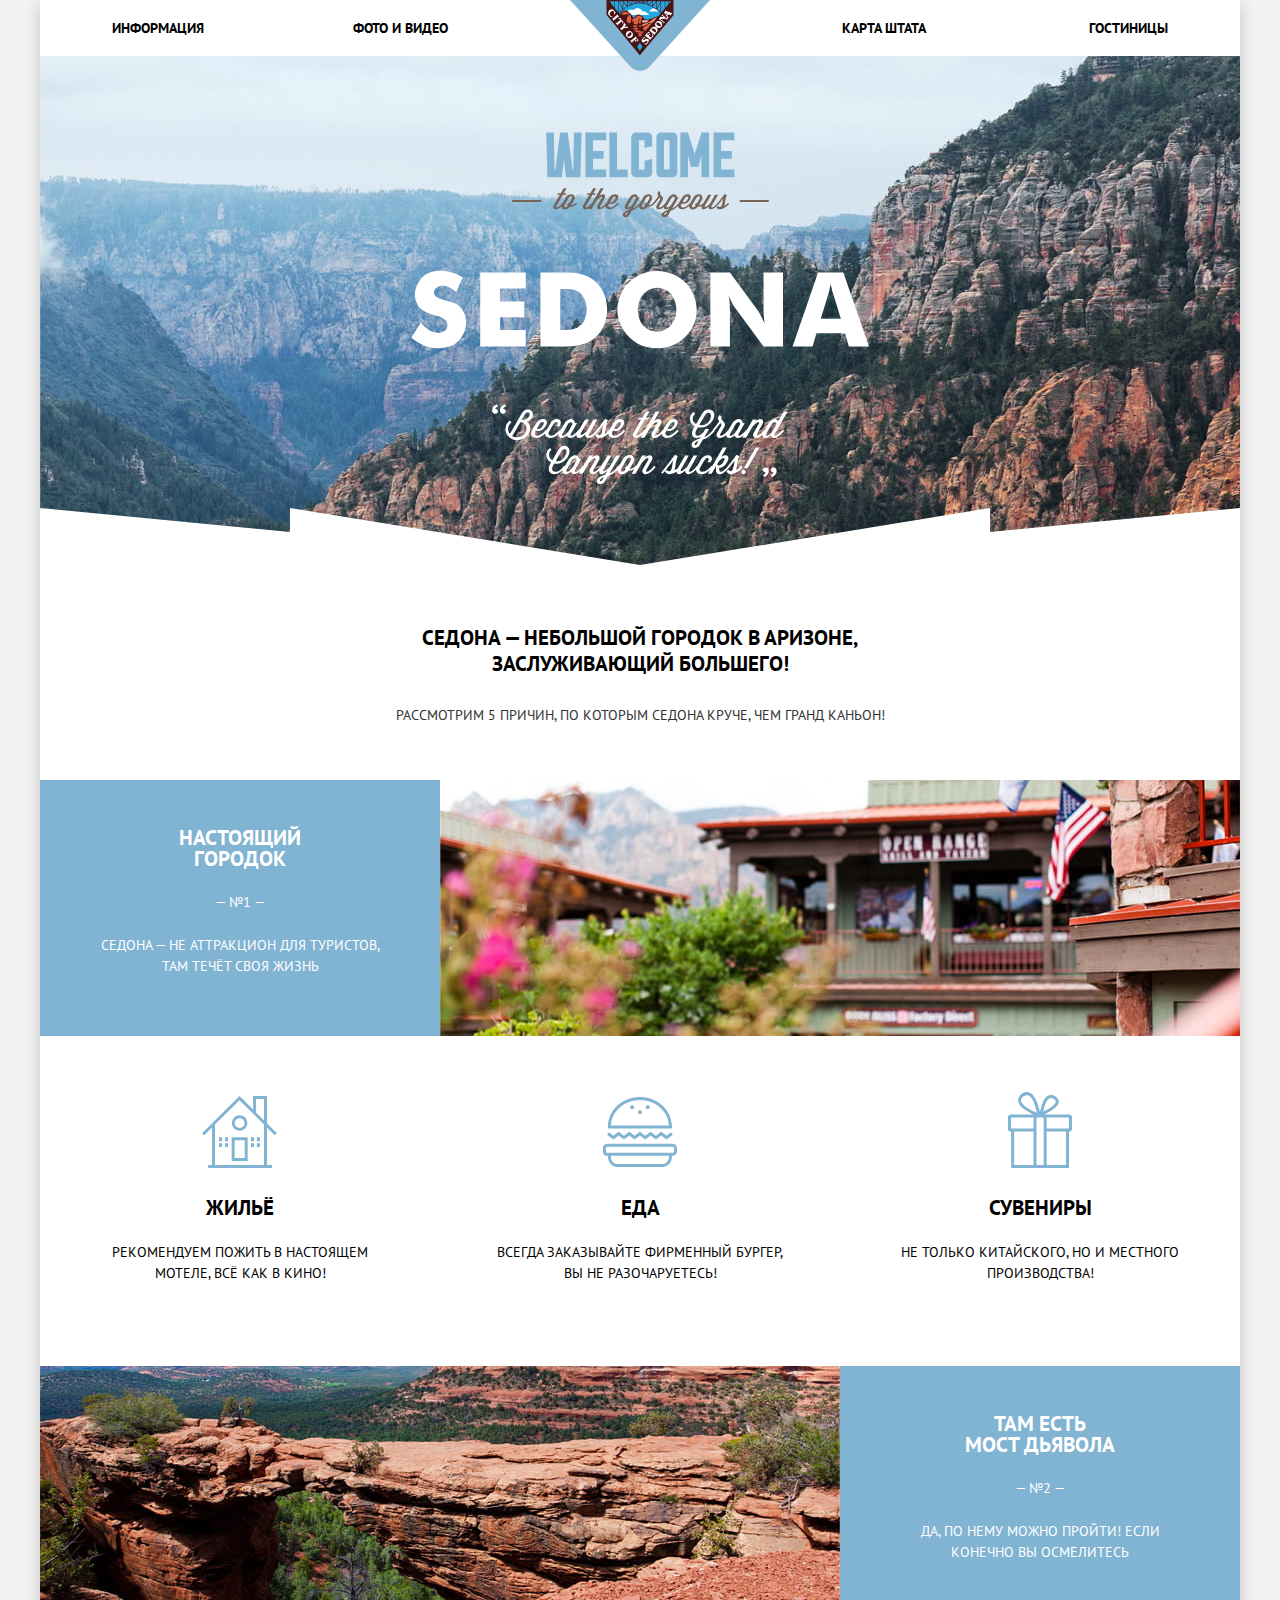
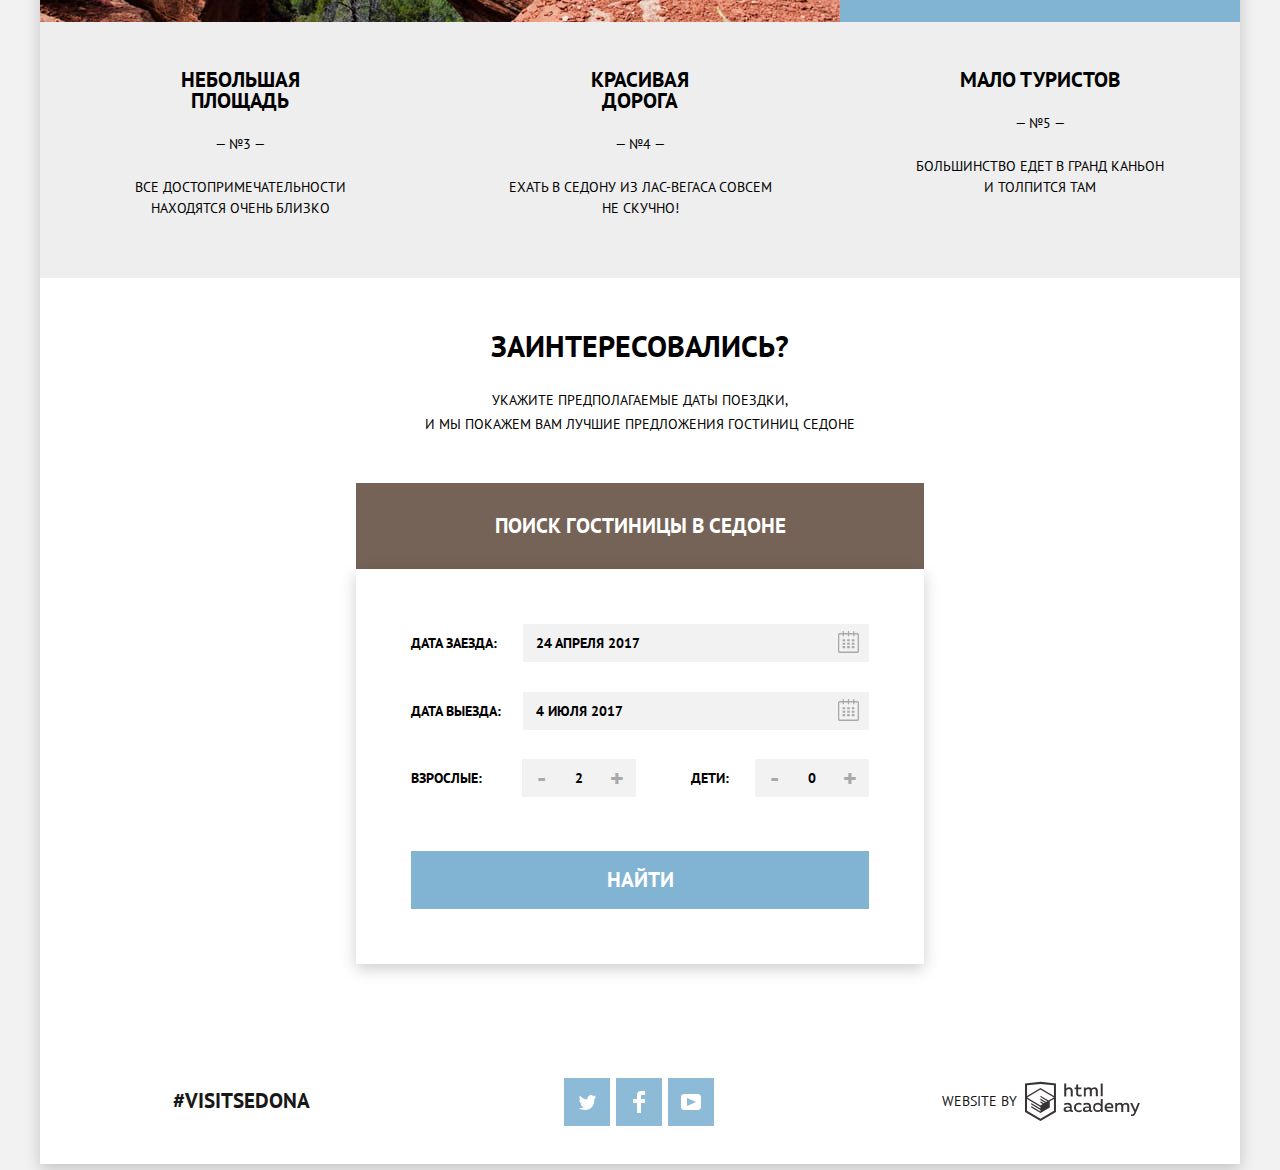
==== index.html @ 1bb09aa0 "Подготовка к защите" ====
<!DOCTYPE html>
<html lang="ru">
  <head>
    <meta charset="utf-8">
    <title>HTML Academy: Седона</title>
    <link rel="shortcut icon" href="img/favicon.ico" type="image/x-icon">
    <link href="https://fonts.googleapis.com/css?family=PT+Sans:400,700&display=swap&subset=cyrillic" rel="stylesheet">
    <link href="css/normalize.css" rel="stylesheet">
    <link href="css/style-mini.css" rel="stylesheet">
  </head>
  <body>
    <div class="container">
    <header>
      <nav class="main-navigation">
        <ul class="main-navigation-items list-decoration">
          <li class="main-navigation-info"><a href="#">Информация</a></li>
          <li class="main-navigation-foto"><a href="#">Фото и видео</a></li>
          <li class="main-navigation-map"><a href="#">Карта штата</a></li>
          <li class="main-navigation-hotels"><a href="inner.html">Гостиницы</a></li>
        </ul>
        <a class="main-header-logo">
          <img src="img/logo-sedona.svg" width="140" height="71" alt="Седона"/>
        </a>
      </nav>
    </header>
    <main><!--Основное-->
      <div class="intro">
         <h1 class="visually-hidden">Седона</h1><!--Скрыть-->
         <p class="visually-hidden">Welcome &mdash; to the gorgeous &mdash; Sedona</p><!--Скрыть-->
         <p class="visually-hidden">&ldquo;Because the Grand Canyon sucks!&rdquo;</p><!--Скрыть-->
         <img class="welcome-image" src="img/intro-welcome.svg" width="459" height="353" alt="Добро пожаловать в Седону"/>
      </div>
      <section>
        <h2 class="visually-hidden">Причины</h2><!--Скрыть-->
        <div class="intro-text">
         <p>Седона — небольшой городок в Аризоне, заслуживающий большего!</p>
 			   <p>Рассмотрим 5 причин, по которым Седона круче, чем гранд каньон!</p>
        </div>
        <ul class="list-decoration reasons-items">
          <li>
            <div class="reason-item-long">
              <div class="reason-item-blue">
                <h3 class="reasons-items-title">Настоящий городок</h3>
                <span class="reasons-items-text">&mdash; №1 &mdash;</span>
                <p class="reasons-items-text">Седона — не аттракцион для туристов, там течёт своя жизнь</p>
              </div>
              <img src="img/real-city.jpg" width="800" height="401" alt="Наша Седона"/>
            </div>
            <ul class="list-decoration reasons-items-mini">
              <li class="reason-item-point housing">
                <h3 class="reasons-mini-title">Жильё</h3>
                <p class="reasons-mini-text">Рекомендуем пожить в настоящем мотеле, всё как в кино!</p>
              </li>
              <li class="reason-item-point food">
                <h3 class="reasons-mini-title">Еда</h3>
                <p class="reasons-mini-text">Всегда заказывайте фирменный бургер, вы не разочаруетесь!</p>
              </li>
              <li class="reason-item-point souvenirs">
                <h3 class="reasons-mini-title">Сувениры</h3>
                <p class="reasons-mini-text">Не только китайского, но и местного производства!</p>
              </li>
            </ul>
          </li>
          <li>
            <div class="reason-item-long">
              <img src="img/devils-bridge.jpg" width="800" height="400" alt="Мост дьявола"/>
              <div class="reason-item-blue">
                <h3 class="reasons-items-title">Там есть Мост&nbsp;дьявола</h3>
                <span class="reasons-items-text">&mdash; №2 &mdash;</span>
                <p class="reasons-items-text">Да, по нему можно пройти! Если конечно вы осмелитесь</p>
              </div>
            </div>
          </li>
          <li class="reason-item-small">
            <h3 class="reasons-items-title">Небольшая площадь</h3>
            <span class="reasons-items-text">&mdash; №3 &mdash;</span>
            <p class="reasons-items-text">Все достопримечательности находятся&nbsp;очень близко</p>
          </li>
          <li class="reason-item-small">
            <h3 class="reasons-items-title">Красивая дорога</h3>
            <span class="reasons-items-text">&mdash; №4 &mdash;</span>
            <p class="reasons-items-text">Ехать в Седону из Лас-Вегаса совсем не&nbsp;скучно!</p>
          </li>
          <li class="reason-item-small">
            <h3 class="reasons-items-title">Мало туристов</h3>
            <span class="reasons-items-text">&mdash; №5 &mdash;</span>
            <p class="reasons-items-text">Большинство едет в гранд каньон и&nbsp;толпится там</p>
          </li>
        </ul>
			</section>
      <section>
        <div class="search-intro-text">
         <h2 class="search-title">Заинтересовались?</h2>
 			   <p class="search-text">Укажите предполагаемые даты поездки,<br> и мы покажем вам лучшие предложения гостиниц Седоне</p>
         <button class="search-intro-btn" type="button" aria-label="Поиск гостиницы">Поиск гостиницы в Седоне</button>
        </div>
        <div class="form-search modal-show">
          <form class="form-search-container" action="https://echo.htmlacademy.ru/" method="post">
            <div class="fields-wrapper">
              <div class="fields-container">
                <label for="arrival-date">Дата заезда:</label>
                <input class="input-calendar" type="text" name="arrival-date" id="arrival-date" value="24 апреля 2017" required/>
                <button class="calendar-btn" type="button" aria-label="Выбрать дату" title="Выбрать дату">
                  <svg xmlns="http://www.w3.org/2000/svg" width="21" height="22"><path fill="#a9a9a9" d="M19.251 2.025h-2.845V.648c0-.381-.294-.689-.656-.689-.363 0-.656.308-.656.689v1.377h-3.938V.648c0-.381-.294-.689-.655-.689-.363 0-.657.308-.657.689v1.377H5.906V.648c0-.381-.294-.689-.656-.689-.363 0-.657.308-.657.689v1.377H1.75C.784 2.025 0 2.847 0 3.862v16.302C0 21.179.784 22 1.75 22h17.501c.966 0 1.749-.821 1.749-1.836V3.862c0-1.015-.783-1.837-1.749-1.837zm.437 18.139a.448.448 0 0 1-.437.459H1.75a.45.45 0 0 1-.438-.459V3.862a.45.45 0 0 1 .438-.459h2.844v1.378c0 .381.294.689.657.689.362 0 .656-.308.656-.689V3.403h3.938v1.378c0 .381.294.689.657.689.361 0 .655-.308.655-.689V3.403h3.938v1.378c0 .381.293.689.656.689.362 0 .656-.308.656-.689V3.403h2.845c.241 0 .437.206.437.459v16.302z"/><path fill="#a9a9a9" d="M4.594 8.225h2.625v2.066H4.594zm0 3.443h2.625v2.067H4.594zm0 3.444h2.625v2.066H4.594zm4.594 0h2.625v2.066H9.188zm0-3.444h2.625v2.067H9.188zm0-3.443h2.625v2.066H9.188zm4.593 6.887h2.625v2.066h-2.625zm0-3.444h2.625v2.067h-2.625zm0-3.443h2.625v2.066h-2.625z"/></svg>
                </button>
              </div>
              <div class="fields-container">
                <label for="departure-date">Дата выезда:</label>
                <input class="input-calendar" type="text" name="departure-date" id="departure-date" value="4 июля 2017" required/>
                <button class="calendar-btn" type="button" aria-label="Выбрать дату" title="Выбрать дату">
                  <svg xmlns="http://www.w3.org/2000/svg" width="21" height="22"><path fill="#a9a9a9" d="M19.251 2.025h-2.845V.648c0-.381-.294-.689-.656-.689-.363 0-.656.308-.656.689v1.377h-3.938V.648c0-.381-.294-.689-.655-.689-.363 0-.657.308-.657.689v1.377H5.906V.648c0-.381-.294-.689-.656-.689-.363 0-.657.308-.657.689v1.377H1.75C.784 2.025 0 2.847 0 3.862v16.302C0 21.179.784 22 1.75 22h17.501c.966 0 1.749-.821 1.749-1.836V3.862c0-1.015-.783-1.837-1.749-1.837zm.437 18.139a.448.448 0 0 1-.437.459H1.75a.45.45 0 0 1-.438-.459V3.862a.45.45 0 0 1 .438-.459h2.844v1.378c0 .381.294.689.657.689.362 0 .656-.308.656-.689V3.403h3.938v1.378c0 .381.294.689.657.689.361 0 .655-.308.655-.689V3.403h3.938v1.378c0 .381.293.689.656.689.362 0 .656-.308.656-.689V3.403h2.845c.241 0 .437.206.437.459v16.302z"/><path fill="#a9a9a9" d="M4.594 8.225h2.625v2.066H4.594zm0 3.443h2.625v2.067H4.594zm0 3.444h2.625v2.066H4.594zm4.594 0h2.625v2.066H9.188zm0-3.444h2.625v2.067H9.188zm0-3.443h2.625v2.066H9.188zm4.593 6.887h2.625v2.066h-2.625zm0-3.444h2.625v2.067h-2.625zm0-3.443h2.625v2.066h-2.625z"/></svg>
                </button>
              </div>
              <div class="fields-container">
                <div class="input-adults-wrapper">
                  <label for="adults">Взрослые:</label>
                  <button class="minus-btn" type="button" aria-label="Уменьшить количество">-</button>
                  <input class="input-adults" type="text" name="adults" id="adults" value="2">
                  <button class="plus-btn" type="button" aria-label="Увеличить количество">+</button>
                </div>
                <div class="input-adults-wrapper">
                  <label for="children">Дети:</label>
                  <button class="minus-btn" type="button" aria-label="Уменьшить количество">-</button>
                  <input class="input-children" type="text" name="children" id="children" value="0">
                  <button class="plus-btn" type="button" aria-label="Увеличить количество">+</button>
                </div>
              </div>
            </div>
            <button class="submit-btn" type="submit">Найти</button>
          </form>
        </div>
        <div class="map"><!--Или фон карты-->
          <iframe src="https://www.google.com/maps/embed?pb=!1m18!1m12!1m3!1d52385.13565761904!2d-111.8301579747261!3d34.8544438154768!2m3!1f0!2f0!3f0!3m2!1i1024!2i768!4f13.1!3m3!1m2!1s0x872da132f942b00d%3A0x5548c523fa6c8efd!2z0KHQtdC00L7QvdCwLCDQkNGA0LjQt9C-0L3QsCA4NjMzNiwg0KHQqNCQ!5e0!3m2!1sru!2sru!4v1568672326531!5m2!1sru!2sru" width="1200" height="593">
          Карта Седоны
          </iframe>
          <!-- <img src="img/map.jpg" width="1280" height="747" alt="Карта Седоны"> Как фон-->
        </div>
      </section>
    </main>
    <footer class="main-footer footer-opacity">
      <p class="footer-hashtag">#VisitSedona</p>
			<ul class="list-decoration footer-social">
				 	<li>
            <a class="button-social" href="#" title="Twitter">
              <span class="visually-hidden">Twitter</span><!--Скрыть-->
              <svg xmlns="http://www.w3.org/2000/svg" width="17" height="15"><path fill="#FFF" d="M10.95.144c1.685-.496 2.984.27 3.577 1.179.673-.231 1.331-.481 2.011-.708a2.345 2.345 0 0 1-.857 1.768c.685.17 1.304-.491 1.304-.491-.169 1-1.006 1.788-1.563 2.024-.231 6.75-3.175 11.217-10.077 11.082h-.446c-.41 0-4.164-.46-4.898-1.887 2.271.196 3.893-.422 4.693-1.177-.96-.3-2.679-.477-2.979-2.95.349.106.564.228 1.19.119C1.705 8.247.374 7.53.448 5.33c.285.328 1.067.536 1.34.472C1.085 5.561-.182 2.442.894.85c1.818 1.854 3.735 3.606 7.152 3.773C8.254 2.33 9.183.793 10.95.144z"/></svg>
            </a>
          </li>
				 	<li>
            <a class="button-social" href="#" title="Facebook">
              <span class="visually-hidden">Facebook</span><!--Скрыть-->
              <svg xmlns="http://www.w3.org/2000/svg" width="12" height="22"><path fill="#FFF" d="M12 4V0H8a4 4 0 0 0-4 4v4H0v4h4v10h4V12h4V8H8V4h4z"/></svg>
            </a>
          </li>
				 	<li>
            <a class="button-social" href="#" title="Youtube">
              <span class="visually-hidden">Youtube</span><!--Скрыть-->
              <svg xmlns="http://www.w3.org/2000/svg" width="20" height="16"><path fill="#FFF" d="M17 0H3C1.35 0 0 1.35 0 3v10c0 1.65 1.35 3 3 3h14c1.65 0 3-1.35 3-3V3c0-1.65-1.35-3-3-3zM6.027 11.998V4.002L15.014 8l-8.987 3.998z"/></svg>
            </a>
          </li>
			</ul>
			<div class="footer-copyright">
					<p>Website by</p>
          <a class="copyright-link" href="https://htmlacademy.ru/intensive/htmlcss" aria-label="HTML Academy">
            <!--<img src="img/logo-htmlacademy.svg"  width="115" height="41" alt="HTML Academy"/>-->
            <svg data-name="Layer 1" xmlns="http://www.w3.org/2000/svg" viewBox="0 0 108.08 36.85" width="115px" height="41px"><path d="M44.61 26.86a2 2 0 0 0 .55-.1v1.33a3.25 3.25 0 0 1-1.18.21 1.67 1.67 0 0 1-1.67-1 4.84 4.84 0 0 1-3.14 1.08c-1.51 0-2.91-.83-2.91-2.55 0-2.13 2-2.79 3.71-2.79a11.08 11.08 0 0 1 2.17.25v-.3c0-1-.76-1.77-2.19-1.77a7.42 7.42 0 0 0-3 .64v-1.7a10.21 10.21 0 0 1 3.19-.55c2.36 0 3.81 1.12 3.81 3.65v3a.54.54 0 0 0 .49.59h.17zm-6.44-1.13a1.35 1.35 0 0 0 1.46 1.25h.11a3.39 3.39 0 0 0 2.41-1v-1.42a9.72 9.72 0 0 0-1.81-.21c-1 0-2.16.33-2.16 1.38zm12.36-6.11a5 5 0 0 1 2.57.64v1.72a4.08 4.08 0 0 0-2.3-.7 2.75 2.75 0 1 0 0 5.49 5 5 0 0 0 2.43-.64v1.71a6.27 6.27 0 0 1-2.76.57A4.21 4.21 0 0 1 46 24.49v-.41a4.32 4.32 0 0 1 4.18-4.46h.38zm12.17 7.24a2 2 0 0 0 .55-.1v1.33a3.25 3.25 0 0 1-1.18.21 1.67 1.67 0 0 1-1.67-1 4.84 4.84 0 0 1-3.14 1.08c-1.51 0-2.91-.83-2.91-2.55 0-2.13 2-2.79 3.71-2.79a11.08 11.08 0 0 1 2.17.25v-.3c0-1-.76-1.77-2.19-1.77a7.42 7.42 0 0 0-3 .64v-1.7a10.21 10.21 0 0 1 3.19-.55c2.36 0 3.81 1.12 3.81 3.65v3a.54.54 0 0 0 .49.59h.17zm-6.44-1.13a1.35 1.35 0 0 0 1.47 1.25h.11a3.39 3.39 0 0 0 2.41-1v-1.42a9.72 9.72 0 0 0-1.81-.21c-1.06 0-2.16.33-2.16 1.38zM73 15.98v12.2h-1.65v-1.32a3.88 3.88 0 0 1-3.19 1.54 4.4 4.4 0 0 1 0-8.78 3.81 3.81 0 0 1 3 1.3v-4.94H73zm-4.53 5.22a2.76 2.76 0 1 0 0 5.52 2.86 2.86 0 0 0 2.68-1.74v-2a2.91 2.91 0 0 0-2.66-1.73zM79 19.62c3.31 0 4.46 2.68 3.92 5.09H76.7c.21 1.5 1.67 2.11 3.19 2.11a6.11 6.11 0 0 0 2.64-.59v1.6a7.14 7.14 0 0 1-3 .57c-2.53 0-4.75-1.42-4.75-4.42a4.18 4.18 0 0 1 4-4.39H79zm.09 1.54a2.28 2.28 0 0 0-2.44 2.1v.06h4.65a2 2 0 0 0-2.17-2.16zm5.73 7v-8.31h1.65v1a3.81 3.81 0 0 1 2.78-1.27 2.86 2.86 0 0 1 2.64 1.4 4.12 4.12 0 0 1 2.91-1.33 3.06 3.06 0 0 1 3.2 3.33v5.2h-1.9v-5.15a1.59 1.59 0 0 0-1.42-1.75h-.26a2.8 2.8 0 0 0-2.07 1.12v5.78h-1.9v-5.15A1.59 1.59 0 0 0 89 21.29h-.2a3 3 0 0 0-2.21 1.29v5.63h-1.73zm21.31-8.33h1.9l-3.91 9.46c-.9 2.17-2.09 2.86-3.35 2.86a4.76 4.76 0 0 1-1.1-.14v-1.57a2.86 2.86 0 0 0 .85.12c.9 0 1.58-.64 2.07-1.9l.17-.42-4-8.4h2l2.86 6.29zM38.73 1.44V6.2a3.81 3.81 0 0 1 2.7-1.14 3.25 3.25 0 0 1 3.44 3.4v5.15H43V8.7a1.81 1.81 0 0 0-1.61-2h-.3a2.93 2.93 0 0 0-2.32 1.39v5.52h-1.9V1.44h1.9zm11.21.85v3h3v1.6h-3v3.81c0 1.1.5 1.46 1.58 1.46a4.49 4.49 0 0 0 1.69-.33v1.6a6.8 6.8 0 0 1-2.21.35 2.55 2.55 0 0 1-2.86-2.74V6.87h-1.56V5.24h1.5V2.72zm5.4 11.31V5.26H57v1a3.81 3.81 0 0 1 2.77-1.28 2.86 2.86 0 0 1 2.6 1.33 4.12 4.12 0 0 1 2.91-1.33 3.06 3.06 0 0 1 3.16 3.4v5.21h-1.9V8.44a1.59 1.59 0 0 0-1.42-1.75h-.23a2.8 2.8 0 0 0-2.07 1.12v5.78h-1.9V8.44a1.59 1.59 0 0 0-1.42-1.75h-.23a3 3 0 0 0-2.21 1.29v5.63h-1.72zM71.17 1.43H73v12.15h-1.83V1.43zM14.71-.02h-.16L0 1.52v26.67l14.55 8.66 14.55-8.66V1.52zm12.5 27.1l-12.66 7.54L1.9 27.1V16.16l12.59 7.5v1.32l-8.63-5.1v1.31l8.68 5.21v1.39l-8.67-5.16v1.35l8.68 5.21 8.75-5.24v-5.66l3.9-2.31V27.1zm0-12.53l-3.48 2-1.6 1-7.62-4.57v1.31L21 18.21l-.14.09-1 .54-5.37-3.2v1.34l4.24 2.52-1 .67-3.2-1.9v1.31l2.1 1.24-2.13 1.26L2 14.63l12.51-7.54zm0-1.32L14.49 5.74 1.91 13.23v-10L14.56 1.9l12.65 1.33v10z" fill="#231f20"/></svg>
          </a>
			</div>
    </footer>
    </div>
  <script src="js/script-mini.js"></script>
  </body>
</html>
---- css/style-mini.css ----
body{margin:0;padding:0;font-family:"PT Sans",Arial,sans-serif;font-size:14px;line-height:26px;font-weight:700;color:#000;text-transform:uppercase;background-color:#f2f2f2}a{text-decoration:none}.visually-hidden{position:absolute;width:1px;height:1px;margin:-1px;border:0;padding:0;clip:rect(0 0 0 0);overflow:hidden}.container{position:relative;margin:0 auto;width:1200px;text-align:center;background-color:#fff;box-shadow:0 5px 15px rgba(0,1,1,0.2)}.list-decoration{list-style:none;padding:0;margin-top:0;margin-bottom:0}.main-header-logo{position:absolute;top:0;transform:translate(-50%);z-index:1}.main-navigation{background-color:#fff}.main-navigation-items a{color:#000}.main-navigation-items a:hover,.main-navigation-items a:focus{color:#81b3d2}.main-navigation-items a:active{color:#000;opacity:.3}.active-page a{color:#766357}.main-navigation-items{display:flex;align-items:center;margin:0 auto;width:1056px;height:56px}.main-navigation-info{text-align:left;width:240px}.main-navigation-foto{text-align:left;padding-left:3px;width:288px}.main-navigation-map{text-align:right;padding-right:4px;width:288px}.main-navigation-hotels{text-align:right;width:240px}.intro{background-image:url("../img/intro-mask.svg"),url("../img/background-photo.jpg");background-repeat:no-repeat,no-repeat;background-position:center 452px,center -83px;height:509px}.welcome-image{margin-top:76px}.intro-text{margin:0 auto;width:493px;height:215px}.intro-text p:first-child{margin:0;padding-top:60px;padding-bottom:25px;font-size:21px;font-weight:700}.intro-text p:last-child{margin:0;font-weight:400;color:#333}.reasons-items{display:flex;flex-wrap:wrap}.reason-item-long{display:flex;height:256px}.reason-item-blue{background-color:#81b3d2;color:#fff;width:400px}.reasons-items-title{margin:0 auto;margin-top:47px;margin-bottom:20px;width:160px;font-size:21px;line-height:21px;font-weight:700}.reasons-items-text{margin:20px auto;width:305px;font-size:14px;line-height:21px;font-weight:400}.reason-item-long img{width:800px;height:256px;object-fit:cover;object-position:0 -78px}.reason-item-small{background-color:#eee;height:256px;width:400px}.reasons-items-mini{display:flex}.reason-item-point{position:relative;background-color:#fff;height:330px;width:400px}.housing::before{content:"";position:absolute;top:60px;right:162px;background-image:url("../img/icon-1.svg");background-repeat:no-repeat;background-position:0 0;width:76px;height:72px}.food::before{content:"";position:absolute;top:61px;right:163px;background-image:url("../img/icon-3.svg");background-repeat:no-repeat;background-position:0 0;width:74px;height:70px}.souvenirs::before{content:"";position:absolute;top:56px;right:168px;background-image:url("../img/icon-2.svg");background-repeat:no-repeat;background-position:0 0;width:64px;height:76px}.reasons-mini-title{margin:0 auto;margin-top:161px;margin-bottom:20px;width:160px;font-size:21px;line-height:21px;font-weight:700}.reasons-mini-text{margin:24px auto;width:305px;font-size:14px;line-height:21px;font-weight:400}.search-intro-text{height:291px}.search-title{margin:0;padding-top:50px;padding-bottom:10px;font-size:30px;line-height:36px;font-weight:700}.search-text{font-size:14px;line-height:24px;font-weight:400}.search-intro-btn{margin-top:33px;background-color:#766357;color:#fff;width:568px;height:86px;font-size:21px;line-height:26px;font-weight:700;text-transform:uppercase;border:0;cursor:pointer}.search-intro-btn:hover{background-color:#604e43}.search-intro-btn:active{background-color:#503e33;color:rgba(255,255,255,0.3)}.form-search{position:absolute;left:50%;transform:translate(-50%,0);margin:0 auto;background-color:#fff;box-shadow:0 5px 15px rgba(0,1,1,0.2);width:568px;height:395px;z-index:2}.form-search-container{position:relative;margin:55px auto;width:458px;height:285px}.fields-wrapper{display:flex;flex-direction:column;justify-content:space-between;height:173px}.fields-container{display:flex;justify-content:space-between;align-items:baseline;position:relative;margin:0}.fields-container .input-calendar{box-sizing:border-box;padding-left:13px;width:346px;height:38px;background-color:#f2f2f2;border:0;font-size:14px;line-height:26px;font-weight:700;text-transform:uppercase}.fields-container .calendar-btn{position:absolute;top:6px;right:4px;background-color:transparent;border:0;cursor:pointer}.input-calendar:hover{background-color:#ebebeb}.input-calendar:focus{background-color:#fff;outline:2px solid #e5e5e5}.calendar-btn:hover path{fill:#000}.calendar-btn:active path{fill:#81b3d2}.input-adults-wrapper{display:flex;align-items:center;flex-wrap:nowrap}.input-adults-wrapper .input-adults,.input-adults-wrapper .input-children{margin:auto;padding:0;width:38px;height:38px;background-color:#f2f2f2;border:0;font-size:14px;line-height:26px;font-weight:700;text-align:center}.input-adults:hover,.input-children:hover{background-color:#ebebeb}.input-adults:focus,.input-children:focus{background-color:#fff;outline:2px solid #e5e5e5}.fields-container .minus-btn,.fields-container .plus-btn{margin:0;padding:0;width:38px;height:38px;background-color:#f2f2f2;color:#a9a9a9;border:0;font-size:26px;line-height:26px;font-weight:700;text-transform:uppercase;cursor:pointer}.minus-btn:hover,.plus-btn:hover{color:#000}.minus-btn:active,.plus-btn:active{color:#81b3d2}.input-adults-wrapper:first-child .minus-btn{margin-left:40px}.input-adults-wrapper:last-child .minus-btn{margin-left:26px}.submit-btn{box-sizing:border-box;margin:0 auto;margin-top:54px;width:458px;height:58px;background-color:#81b3d2;color:#fff;border:0;font-size:21px;line-height:26px;font-weight:700;text-transform:uppercase;cursor:pointer}.submit-btn:hover{background-color:#669ec0}.submit-btn:active{background-color:#5496bd;color:rgba(255,255,255,0.3)}.map{height:595px}.map iframe{border:0;z-index:0}.search-section{height:217px;background-color:#81b3d2;background-image:url(../img/filter-background.jpg);background-position:0 -56px;text-align:left}.search-form{display:flex;justify-content:flex-start;padding:27px 72px}.search-form fieldset{margin:0;padding:0;border:0}.search-form fieldset:first-child{width:145px;margin-right:110px}.search-form fieldset:nth-child(2){width:160px;margin-right:110px}.search-form legend{color:#fff;font-size:16px;line-height:21px;font-weight:700;margin-bottom:25px}.search-form ul{margin:0}.fieldset-item input[type=checkbox]{display:none}.fieldset-item{margin-bottom:25px;padding-left:40px;color:#fff;font-size:14px;line-height:21px;font-weight:400;cursor:pointer}.fieldset-item:last-child{margin-bottom:0}.fieldset-item label{display:block;position:relative;cursor:pointer}.fieldset-item-checkbox+label::before{content:"";position:absolute;top:-2px;left:-40px;background-image:url("../img/checkbox-off.svg");background-repeat:no-repeat;width:23px;height:23px}.fieldset-item-checkbox:checked+label::before{content:"";position:absolute;top:-2px;left:-40px;background-image:url("../img/checkbox-on.svg");background-repeat:no-repeat;width:27px;height:23px}.fieldset-item-checkbox:disabled+label::before{content:"";position:absolute;top:-2px;left:-40px;background-image:url("../img/checkbox-off-disabled.svg");background-repeat:no-repeat;width:23px;height:23px}.fieldset-item-checkbox:checked:disabled+label::before{content:"";position:absolute;top:-2px;left:-40px;background-image:url("../img/checkbox-on-disabled.svg");background-repeat:no-repeat;width:27px;height:23px}.filter-range{display:inline-block;box-sizing:border-box;margin-right:0;margin-left:213px;width:318px;color:#fff;font-size:14px;line-height:21px;font-weight:400}.filter-range legend{margin-bottom:10px;color:#fff;font-size:16px;line-height:21px;font-weight:700}.price-controls{position:relative;height:32px;margin-bottom:20px;border:2px solid #fff;border-radius:2px}.price-controls label{display:inline-block;cursor:pointer}.price-controls .min-price,.price-controls .max-price{padding-top:5px;padding-left:65px;width:90px;height:26px}.price-controls .max-price{margin-left:2px;padding-left:52px;width:96px}.price-controls input{width:55px;margin:0;color:inherit;font:inherit;background:0;border:0}.price-controls::after{content:"";position:absolute;top:50%;left:50%;transform:translate(-50%,-50%);width:2px;height:22px;background:#fff}.range-controls{position:relative;margin-bottom:32px}.range-controls .scale{height:2px;background:rgba(255,255,255,0.3)}.range-controls .bar{width:80%;height:2px;background:#fff}.range-toggle{position:absolute;top:-9px;width:4px;height:4px;background:#ababab;border:8px solid #fff;border-radius:50%;box-shadow:0 2px 1px 0 rgba(0,1,1,0.2);cursor:pointer}.range-toggle-min{left:0}.range-toggle-max{left:80%}.range-toggle:hover{width:5px;height:5px}.transparent-btn{display:block;margin:0;margin-left:85px;padding:6px 35px;width:137px;height:36px;font-size:14px;line-height:21px;font-weight:400;color:#fff;text-transform:uppercase;background:transparent;border:2px solid #fff;border-radius:2px;cursor:pointer}.transparent-btn:hover{color:#000;background:#fff}.sorting{height:77px;border-bottom:1px solid #e5e5e5}.sorting-list{display:flex;align-items:baseline;margin:0;margin-top:9px;padding-left:72px;padding-right:73px}.sorting-list-found{font-size:21px;line-height:26px;font-weight:700}.sorting-list-selection{padding-left:48px;font-size:12px;line-height:18px;font-weight:400}.sorting-list-items{display:flex;justify-content:space-between;padding:0;padding-left:39px;width:240px;font-size:12px;line-height:18px;font-weight:400}.sorting-list-items a{color:#000;opacity:.3;border-bottom:1px dotted #81b3d2}.sorting-list-items .sorting-list-active{color:#81b3d2;opacity:1.0;border-bottom:0}.sorting-list-items a:hover,.sorting-list-items a:focus{color:#81b3d2;opacity:1.0}.sorting-list-items a:active{color:#000;border-bottom:0}.sorting-list-buttons{margin-left:auto}.sorting-button-down{margin-left:8px}.sorting-button-up path,.sorting-button-down path{fill:#cacaca}.sorting-button-active path{fill:#81b3d2}.sorting-button-up path:hover,.sorting-button-down path:hover{fill:#231f20}.sorting-button-up path:active,.sorting-button-down path:active{fill:#81b3d2}.hotels-list{display:flex;flex-direction:column}.hotel-description{display:flex;padding-top:30px;padding-bottom:30px;border-bottom:1px solid #e5e5e5}.hotel-description img{margin-left:72px}.hotel-description-main{display:flex;flex-direction:column;justify-content:space-between;align-items:flex-start;margin-left:30px;width:259px}.hotel-title{margin-top:-5px;font-size:21px;line-height:26px;font-weight:700;color:#000}.hotel-title:hover{color:#81b3d2}.hotel-title:active{color:#000;opacity:.3}.hotel-text{margin-top:-8px;font-size:14px;line-height:21px;font-weight:400;color:#333}.hotel-text span{display:inline-block;box-sizing:border-box;width:110px;margin-right:3px;text-align:left}.hotel-description-btn a{font-size:14px;line-height:21px;font-weight:700;color:#fff}.hotel-description-btn{display:flex;justify-content:flex-start;height:27px}.button-more{margin-right:6px;padding-top:3px;width:110px;background-color:#81b3d2;color:#fff}.button-reserve{padding-top:3px;width:142px;background-color:#766357;color:#fff}.button-more:hover{background-color:#669ec0}.button-more:active{background-color:#5496bd;color:rgba(255,255,255,0.3)}.button-reserve:hover{background-color:#604e43}.button-reserve:active{background-color:#503e33;color:rgba(255,255,255,0.3)}.rating{display:flex;flex-direction:column;justify-content:space-between;margin:-1px 72px 0 auto}.rating-stars{margin:0 0 auto auto}.rating-stars svg{padding-left:2px}.rating p{margin:0;padding:3px 14px;font-size:14px;line-height:21px;font-weight:400;color:#666;background-color:#f2f2f2}.main-footer{display:flex;justify-content:space-around;height:122px;background-color:#fff}.footer-opacity{position:absolute;bottom:0;width:1200px;background-color:#fff;opacity:.9}.footer-hashtag{display:flex;margin:0;margin-top:46px;padding:0;padding-left:38px;width:240px;box-sizing:border-box;font-size:21px;line-height:26px;font-weight:700;color:#000}.footer-social{display:flex;justify-content:space-between;flex-wrap:wrap;margin-top:36px;margin-left:-1px;width:150px}.button-social{display:flex;justify-content:center;width:46px;height:48px;align-items:center;background-color:#81b3d2;cursor:pointer}.footer-copyright{display:flex;justify-content:flex-end;margin-top:39px;width:240px}.footer-copyright p{margin-top:7px;margin-right:8px;font-size:14px;line-height:26px;font-weight:400}.copyright-link{margin-right:5px}.button-social:hover{background-color:#669ec0}.button-social:active{background-color:#5496bd;fill-opacity:.3}.copyright-link:hover path{fill:#81b3d2}.copyright-link:active path{fill:#bdbbbc}.modal-hide{display:none}.modal-show{display:block;-webkit-animation-name:show;animation-name:show;-webkit-animation-duration:.6s;animation-duration:.6s;-webkit-animation-fill-mode:forwards;animation-fill-mode:forwards}@-webkit-keyframes show{from{-webkit-transform:scaleY(0) translateY(-100%) translateX(-50%);transform:scaleY(0) translateY(-100%) translateX(-50%)}to{-webkit-transform:scaleY(1) translateY(0) translateX(-50%);transform:scaleY(1) translateY(0) translateX(-50%)}}@keyframes show{from{-webkit-transform:scaleY(0) translateY(-100%) translateX(-50%);transform:scaleY(0) translateY(-100%) translateX(-50%)}to{-webkit-transform:scaleY(1) translateY(0) translateX(-50%);transform:scaleY(1) translateY(0) translateX(-50%)}}
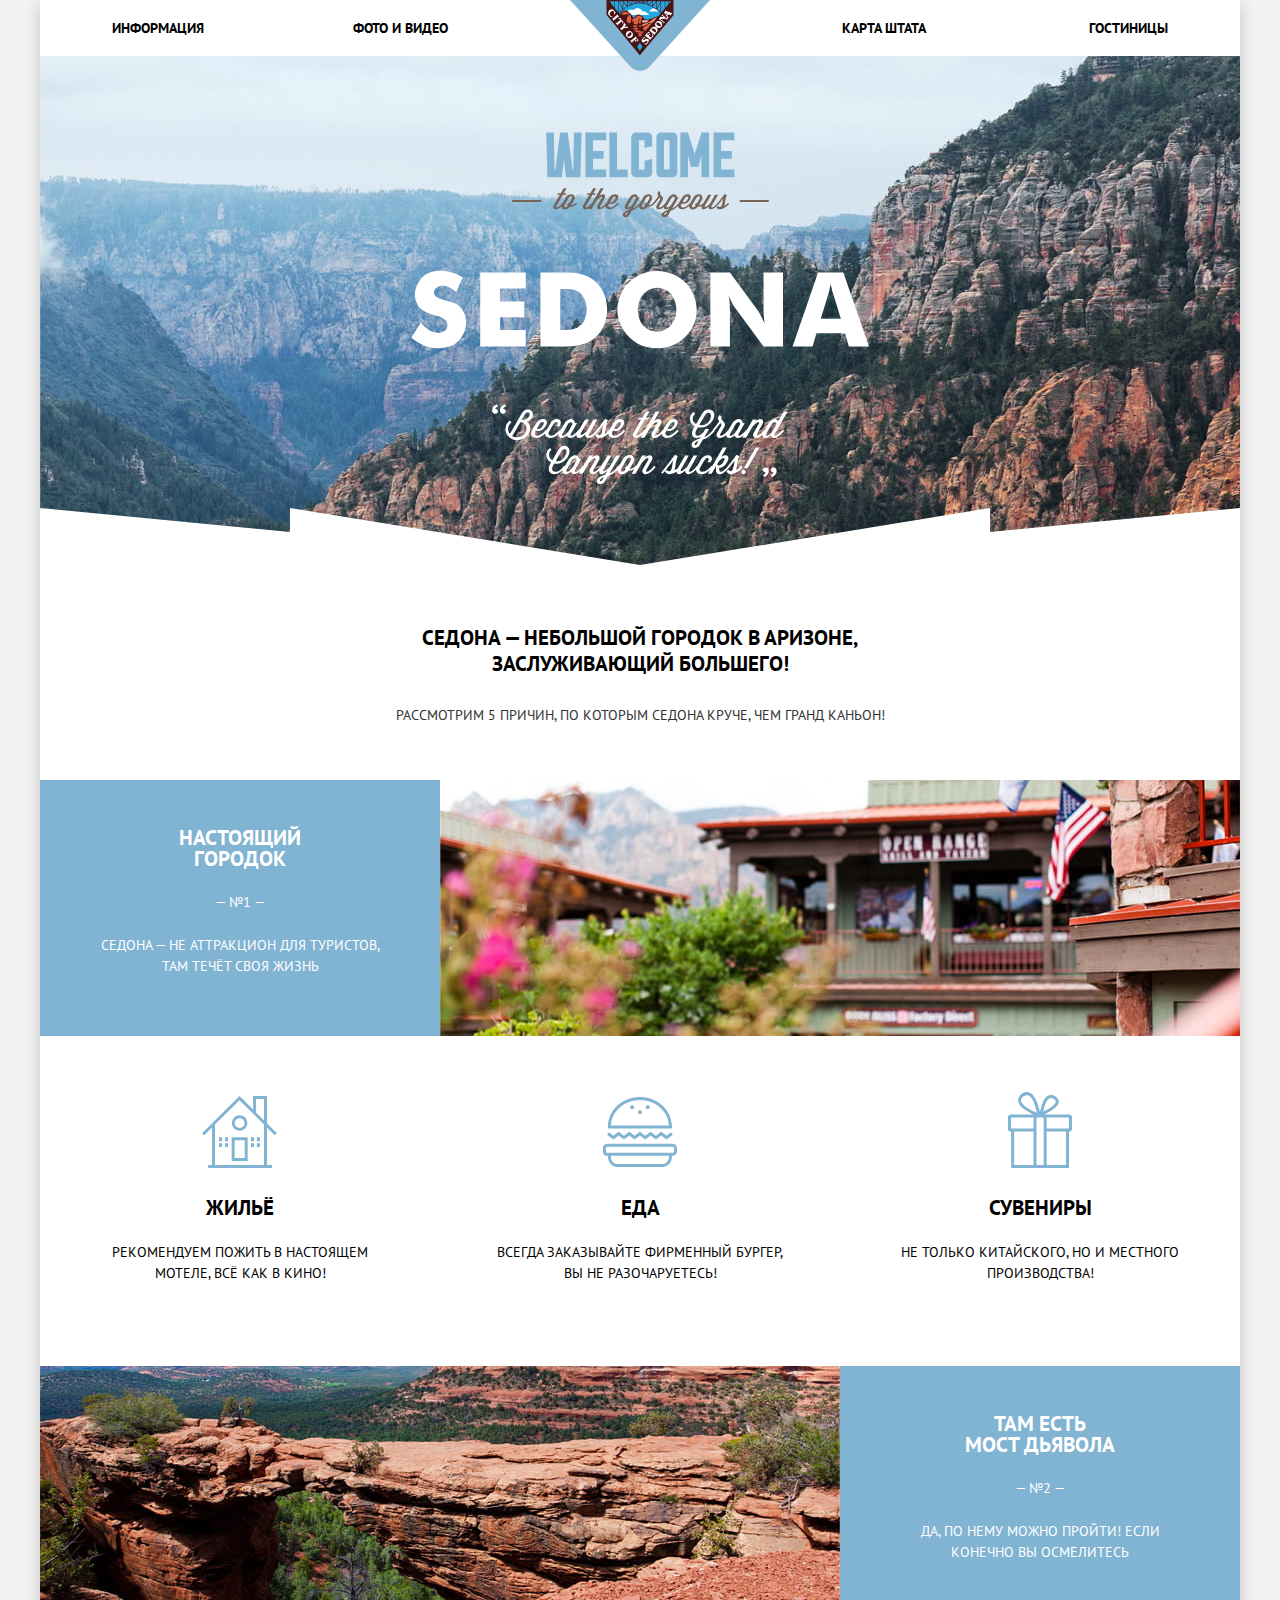
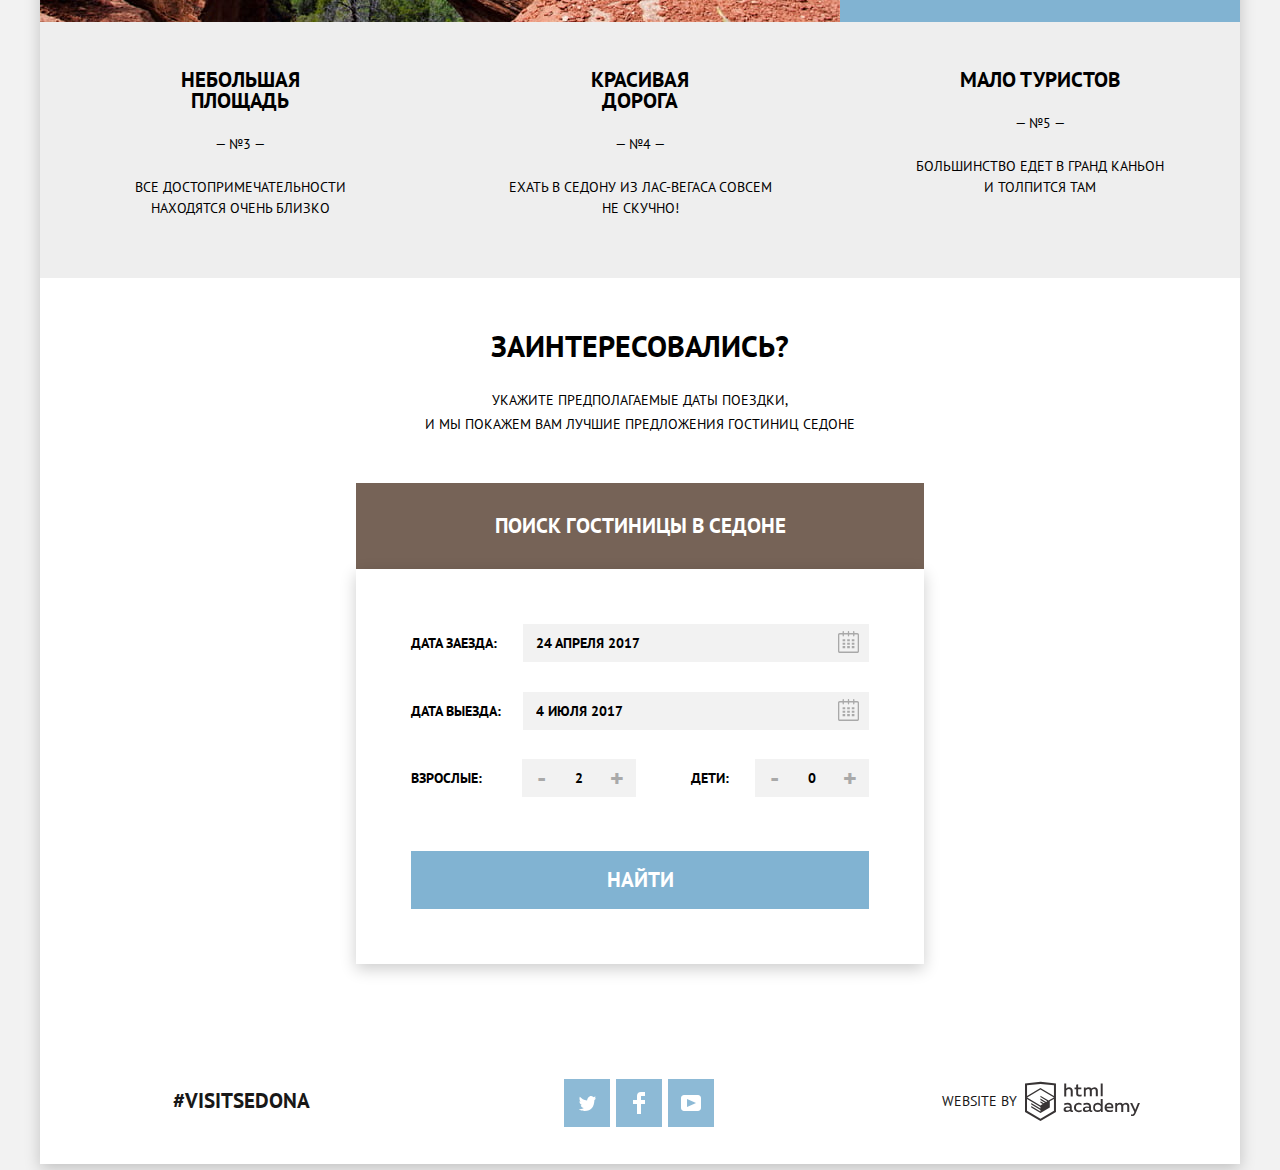
==== commit 6f617e0c: "Исправила ошибки" ====
--- a/index.html
+++ b/index.html
@@ -6,7 +6,7 @@
     <link rel="shortcut icon" href="img/favicon.ico" type="image/x-icon">
     <link href="https://fonts.googleapis.com/css?family=PT+Sans:400,700&display=swap&subset=cyrillic" rel="stylesheet">
     <link href="css/normalize.css" rel="stylesheet">
-    <link href="css/style-mini.css" rel="stylesheet">
+    <link href="css/style.css" rel="stylesheet">
   </head>
   <body>
     <div class="container">
@@ -42,7 +42,7 @@
               <div class="reason-item-blue">
                 <h3 class="reasons-items-title">Настоящий городок</h3>
                 <span class="reasons-items-text">&mdash; №1 &mdash;</span>
-                <p class="reasons-items-text">Седона — не аттракцион для туристов, там течёт своя жизнь</p>
+                <p class="reasons-items-text">Седона — не аттракцион для туристов,<br/> там течёт своя жизнь</p>
               </div>
               <img src="img/real-city.jpg" width="800" height="401" alt="Наша Седона"/>
             </div>
@@ -84,7 +84,7 @@
           <li class="reason-item-small">
             <h3 class="reasons-items-title">Мало туристов</h3>
             <span class="reasons-items-text">&mdash; №5 &mdash;</span>
-            <p class="reasons-items-text">Большинство едет в гранд каньон и&nbsp;толпится там</p>
+            <p class="reasons-items-text">Большинство едет в гранд каньон<br/> и толпится там</p>
           </li>
         </ul>
 			</section>
@@ -131,44 +131,41 @@
         </div>
         <div class="map"><!--Или фон карты-->
           <iframe src="https://www.google.com/maps/embed?pb=!1m18!1m12!1m3!1d52385.13565761904!2d-111.8301579747261!3d34.8544438154768!2m3!1f0!2f0!3f0!3m2!1i1024!2i768!4f13.1!3m3!1m2!1s0x872da132f942b00d%3A0x5548c523fa6c8efd!2z0KHQtdC00L7QvdCwLCDQkNGA0LjQt9C-0L3QsCA4NjMzNiwg0KHQqNCQ!5e0!3m2!1sru!2sru!4v1568672326531!5m2!1sru!2sru" width="1200" height="593">
-          Карта Седоны
           </iframe>
-          <!-- <img src="img/map.jpg" width="1280" height="747" alt="Карта Седоны"> Как фон-->
         </div>
       </section>
     </main>
     <footer class="main-footer footer-opacity">
       <p class="footer-hashtag">#VisitSedona</p>
 			<ul class="list-decoration footer-social">
-				 	<li>
-            <a class="button-social" href="#" title="Twitter">
-              <span class="visually-hidden">Twitter</span><!--Скрыть-->
-              <svg xmlns="http://www.w3.org/2000/svg" width="17" height="15"><path fill="#FFF" d="M10.95.144c1.685-.496 2.984.27 3.577 1.179.673-.231 1.331-.481 2.011-.708a2.345 2.345 0 0 1-.857 1.768c.685.17 1.304-.491 1.304-.491-.169 1-1.006 1.788-1.563 2.024-.231 6.75-3.175 11.217-10.077 11.082h-.446c-.41 0-4.164-.46-4.898-1.887 2.271.196 3.893-.422 4.693-1.177-.96-.3-2.679-.477-2.979-2.95.349.106.564.228 1.19.119C1.705 8.247.374 7.53.448 5.33c.285.328 1.067.536 1.34.472C1.085 5.561-.182 2.442.894.85c1.818 1.854 3.735 3.606 7.152 3.773C8.254 2.33 9.183.793 10.95.144z"/></svg>
-            </a>
-          </li>
-				 	<li>
-            <a class="button-social" href="#" title="Facebook">
-              <span class="visually-hidden">Facebook</span><!--Скрыть-->
-              <svg xmlns="http://www.w3.org/2000/svg" width="12" height="22"><path fill="#FFF" d="M12 4V0H8a4 4 0 0 0-4 4v4H0v4h4v10h4V12h4V8H8V4h4z"/></svg>
-            </a>
-          </li>
-				 	<li>
-            <a class="button-social" href="#" title="Youtube">
-              <span class="visually-hidden">Youtube</span><!--Скрыть-->
-              <svg xmlns="http://www.w3.org/2000/svg" width="20" height="16"><path fill="#FFF" d="M17 0H3C1.35 0 0 1.35 0 3v10c0 1.65 1.35 3 3 3h14c1.65 0 3-1.35 3-3V3c0-1.65-1.35-3-3-3zM6.027 11.998V4.002L15.014 8l-8.987 3.998z"/></svg>
-            </a>
-          </li>
+        <li>
+          <a class="button-social" href="#" title="Twitter">
+            <span class="visually-hidden">Twitter</span><!--Скрыть-->
+            <svg xmlns="http://www.w3.org/2000/svg" width="17" height="15"><path fill="#FFF" d="M10.95.144c1.685-.496 2.984.27 3.577 1.179.673-.231 1.331-.481 2.011-.708a2.345 2.345 0 0 1-.857 1.768c.685.17 1.304-.491 1.304-.491-.169 1-1.006 1.788-1.563 2.024-.231 6.75-3.175 11.217-10.077 11.082h-.446c-.41 0-4.164-.46-4.898-1.887 2.271.196 3.893-.422 4.693-1.177-.96-.3-2.679-.477-2.979-2.95.349.106.564.228 1.19.119C1.705 8.247.374 7.53.448 5.33c.285.328 1.067.536 1.34.472C1.085 5.561-.182 2.442.894.85c1.818 1.854 3.735 3.606 7.152 3.773C8.254 2.33 9.183.793 10.95.144z"/></svg>
+          </a>
+        </li>
+				<li>
+          <a class="button-social" href="#" title="Facebook">
+            <span class="visually-hidden">Facebook</span><!--Скрыть-->
+            <svg xmlns="http://www.w3.org/2000/svg" width="12" height="22"><path fill="#FFF" d="M12 4V0H8a4 4 0 0 0-4 4v4H0v4h4v10h4V12h4V8H8V4h4z"/></svg>
+          </a>
+        </li>
+				<li>
+          <a class="button-social" href="#" title="Youtube">
+            <span class="visually-hidden">Youtube</span><!--Скрыть-->
+            <svg xmlns="http://www.w3.org/2000/svg" width="20" height="16"><path fill="#FFF" d="M17 0H3C1.35 0 0 1.35 0 3v10c0 1.65 1.35 3 3 3h14c1.65 0 3-1.35 3-3V3c0-1.65-1.35-3-3-3zM6.027 11.998V4.002L15.014 8l-8.987 3.998z"/></svg>
+          </a>
+        </li>
 			</ul>
 			<div class="footer-copyright">
-					<p>Website by</p>
-          <a class="copyright-link" href="https://htmlacademy.ru/intensive/htmlcss" aria-label="HTML Academy">
-            <!--<img src="img/logo-htmlacademy.svg"  width="115" height="41" alt="HTML Academy"/>-->
-            <svg data-name="Layer 1" xmlns="http://www.w3.org/2000/svg" viewBox="0 0 108.08 36.85" width="115px" height="41px"><path d="M44.61 26.86a2 2 0 0 0 .55-.1v1.33a3.25 3.25 0 0 1-1.18.21 1.67 1.67 0 0 1-1.67-1 4.84 4.84 0 0 1-3.14 1.08c-1.51 0-2.91-.83-2.91-2.55 0-2.13 2-2.79 3.71-2.79a11.08 11.08 0 0 1 2.17.25v-.3c0-1-.76-1.77-2.19-1.77a7.42 7.42 0 0 0-3 .64v-1.7a10.21 10.21 0 0 1 3.19-.55c2.36 0 3.81 1.12 3.81 3.65v3a.54.54 0 0 0 .49.59h.17zm-6.44-1.13a1.35 1.35 0 0 0 1.46 1.25h.11a3.39 3.39 0 0 0 2.41-1v-1.42a9.72 9.72 0 0 0-1.81-.21c-1 0-2.16.33-2.16 1.38zm12.36-6.11a5 5 0 0 1 2.57.64v1.72a4.08 4.08 0 0 0-2.3-.7 2.75 2.75 0 1 0 0 5.49 5 5 0 0 0 2.43-.64v1.71a6.27 6.27 0 0 1-2.76.57A4.21 4.21 0 0 1 46 24.49v-.41a4.32 4.32 0 0 1 4.18-4.46h.38zm12.17 7.24a2 2 0 0 0 .55-.1v1.33a3.25 3.25 0 0 1-1.18.21 1.67 1.67 0 0 1-1.67-1 4.84 4.84 0 0 1-3.14 1.08c-1.51 0-2.91-.83-2.91-2.55 0-2.13 2-2.79 3.71-2.79a11.08 11.08 0 0 1 2.17.25v-.3c0-1-.76-1.77-2.19-1.77a7.42 7.42 0 0 0-3 .64v-1.7a10.21 10.21 0 0 1 3.19-.55c2.36 0 3.81 1.12 3.81 3.65v3a.54.54 0 0 0 .49.59h.17zm-6.44-1.13a1.35 1.35 0 0 0 1.47 1.25h.11a3.39 3.39 0 0 0 2.41-1v-1.42a9.72 9.72 0 0 0-1.81-.21c-1.06 0-2.16.33-2.16 1.38zM73 15.98v12.2h-1.65v-1.32a3.88 3.88 0 0 1-3.19 1.54 4.4 4.4 0 0 1 0-8.78 3.81 3.81 0 0 1 3 1.3v-4.94H73zm-4.53 5.22a2.76 2.76 0 1 0 0 5.52 2.86 2.86 0 0 0 2.68-1.74v-2a2.91 2.91 0 0 0-2.66-1.73zM79 19.62c3.31 0 4.46 2.68 3.92 5.09H76.7c.21 1.5 1.67 2.11 3.19 2.11a6.11 6.11 0 0 0 2.64-.59v1.6a7.14 7.14 0 0 1-3 .57c-2.53 0-4.75-1.42-4.75-4.42a4.18 4.18 0 0 1 4-4.39H79zm.09 1.54a2.28 2.28 0 0 0-2.44 2.1v.06h4.65a2 2 0 0 0-2.17-2.16zm5.73 7v-8.31h1.65v1a3.81 3.81 0 0 1 2.78-1.27 2.86 2.86 0 0 1 2.64 1.4 4.12 4.12 0 0 1 2.91-1.33 3.06 3.06 0 0 1 3.2 3.33v5.2h-1.9v-5.15a1.59 1.59 0 0 0-1.42-1.75h-.26a2.8 2.8 0 0 0-2.07 1.12v5.78h-1.9v-5.15A1.59 1.59 0 0 0 89 21.29h-.2a3 3 0 0 0-2.21 1.29v5.63h-1.73zm21.31-8.33h1.9l-3.91 9.46c-.9 2.17-2.09 2.86-3.35 2.86a4.76 4.76 0 0 1-1.1-.14v-1.57a2.86 2.86 0 0 0 .85.12c.9 0 1.58-.64 2.07-1.9l.17-.42-4-8.4h2l2.86 6.29zM38.73 1.44V6.2a3.81 3.81 0 0 1 2.7-1.14 3.25 3.25 0 0 1 3.44 3.4v5.15H43V8.7a1.81 1.81 0 0 0-1.61-2h-.3a2.93 2.93 0 0 0-2.32 1.39v5.52h-1.9V1.44h1.9zm11.21.85v3h3v1.6h-3v3.81c0 1.1.5 1.46 1.58 1.46a4.49 4.49 0 0 0 1.69-.33v1.6a6.8 6.8 0 0 1-2.21.35 2.55 2.55 0 0 1-2.86-2.74V6.87h-1.56V5.24h1.5V2.72zm5.4 11.31V5.26H57v1a3.81 3.81 0 0 1 2.77-1.28 2.86 2.86 0 0 1 2.6 1.33 4.12 4.12 0 0 1 2.91-1.33 3.06 3.06 0 0 1 3.16 3.4v5.21h-1.9V8.44a1.59 1.59 0 0 0-1.42-1.75h-.23a2.8 2.8 0 0 0-2.07 1.12v5.78h-1.9V8.44a1.59 1.59 0 0 0-1.42-1.75h-.23a3 3 0 0 0-2.21 1.29v5.63h-1.72zM71.17 1.43H73v12.15h-1.83V1.43zM14.71-.02h-.16L0 1.52v26.67l14.55 8.66 14.55-8.66V1.52zm12.5 27.1l-12.66 7.54L1.9 27.1V16.16l12.59 7.5v1.32l-8.63-5.1v1.31l8.68 5.21v1.39l-8.67-5.16v1.35l8.68 5.21 8.75-5.24v-5.66l3.9-2.31V27.1zm0-12.53l-3.48 2-1.6 1-7.62-4.57v1.31L21 18.21l-.14.09-1 .54-5.37-3.2v1.34l4.24 2.52-1 .67-3.2-1.9v1.31l2.1 1.24-2.13 1.26L2 14.63l12.51-7.54zm0-1.32L14.49 5.74 1.91 13.23v-10L14.56 1.9l12.65 1.33v10z" fill="#231f20"/></svg>
-          </a>
+				<p>Website by</p>
+        <a class="copyright-link" href="https://htmlacademy.ru/intensive/htmlcss" aria-label="HTML Academy">
+          <!--<img src="img/logo-htmlacademy.svg"  width="115" height="41" alt="HTML Academy"/>-->
+          <svg data-name="Layer 1" xmlns="http://www.w3.org/2000/svg" viewBox="0 0 108.08 36.85" width="115px" height="41px"><path d="M44.61 26.86a2 2 0 0 0 .55-.1v1.33a3.25 3.25 0 0 1-1.18.21 1.67 1.67 0 0 1-1.67-1 4.84 4.84 0 0 1-3.14 1.08c-1.51 0-2.91-.83-2.91-2.55 0-2.13 2-2.79 3.71-2.79a11.08 11.08 0 0 1 2.17.25v-.3c0-1-.76-1.77-2.19-1.77a7.42 7.42 0 0 0-3 .64v-1.7a10.21 10.21 0 0 1 3.19-.55c2.36 0 3.81 1.12 3.81 3.65v3a.54.54 0 0 0 .49.59h.17zm-6.44-1.13a1.35 1.35 0 0 0 1.46 1.25h.11a3.39 3.39 0 0 0 2.41-1v-1.42a9.72 9.72 0 0 0-1.81-.21c-1 0-2.16.33-2.16 1.38zm12.36-6.11a5 5 0 0 1 2.57.64v1.72a4.08 4.08 0 0 0-2.3-.7 2.75 2.75 0 1 0 0 5.49 5 5 0 0 0 2.43-.64v1.71a6.27 6.27 0 0 1-2.76.57A4.21 4.21 0 0 1 46 24.49v-.41a4.32 4.32 0 0 1 4.18-4.46h.38zm12.17 7.24a2 2 0 0 0 .55-.1v1.33a3.25 3.25 0 0 1-1.18.21 1.67 1.67 0 0 1-1.67-1 4.84 4.84 0 0 1-3.14 1.08c-1.51 0-2.91-.83-2.91-2.55 0-2.13 2-2.79 3.71-2.79a11.08 11.08 0 0 1 2.17.25v-.3c0-1-.76-1.77-2.19-1.77a7.42 7.42 0 0 0-3 .64v-1.7a10.21 10.21 0 0 1 3.19-.55c2.36 0 3.81 1.12 3.81 3.65v3a.54.54 0 0 0 .49.59h.17zm-6.44-1.13a1.35 1.35 0 0 0 1.47 1.25h.11a3.39 3.39 0 0 0 2.41-1v-1.42a9.72 9.72 0 0 0-1.81-.21c-1.06 0-2.16.33-2.16 1.38zM73 15.98v12.2h-1.65v-1.32a3.88 3.88 0 0 1-3.19 1.54 4.4 4.4 0 0 1 0-8.78 3.81 3.81 0 0 1 3 1.3v-4.94H73zm-4.53 5.22a2.76 2.76 0 1 0 0 5.52 2.86 2.86 0 0 0 2.68-1.74v-2a2.91 2.91 0 0 0-2.66-1.73zM79 19.62c3.31 0 4.46 2.68 3.92 5.09H76.7c.21 1.5 1.67 2.11 3.19 2.11a6.11 6.11 0 0 0 2.64-.59v1.6a7.14 7.14 0 0 1-3 .57c-2.53 0-4.75-1.42-4.75-4.42a4.18 4.18 0 0 1 4-4.39H79zm.09 1.54a2.28 2.28 0 0 0-2.44 2.1v.06h4.65a2 2 0 0 0-2.17-2.16zm5.73 7v-8.31h1.65v1a3.81 3.81 0 0 1 2.78-1.27 2.86 2.86 0 0 1 2.64 1.4 4.12 4.12 0 0 1 2.91-1.33 3.06 3.06 0 0 1 3.2 3.33v5.2h-1.9v-5.15a1.59 1.59 0 0 0-1.42-1.75h-.26a2.8 2.8 0 0 0-2.07 1.12v5.78h-1.9v-5.15A1.59 1.59 0 0 0 89 21.29h-.2a3 3 0 0 0-2.21 1.29v5.63h-1.73zm21.31-8.33h1.9l-3.91 9.46c-.9 2.17-2.09 2.86-3.35 2.86a4.76 4.76 0 0 1-1.1-.14v-1.57a2.86 2.86 0 0 0 .85.12c.9 0 1.58-.64 2.07-1.9l.17-.42-4-8.4h2l2.86 6.29zM38.73 1.44V6.2a3.81 3.81 0 0 1 2.7-1.14 3.25 3.25 0 0 1 3.44 3.4v5.15H43V8.7a1.81 1.81 0 0 0-1.61-2h-.3a2.93 2.93 0 0 0-2.32 1.39v5.52h-1.9V1.44h1.9zm11.21.85v3h3v1.6h-3v3.81c0 1.1.5 1.46 1.58 1.46a4.49 4.49 0 0 0 1.69-.33v1.6a6.8 6.8 0 0 1-2.21.35 2.55 2.55 0 0 1-2.86-2.74V6.87h-1.56V5.24h1.5V2.72zm5.4 11.31V5.26H57v1a3.81 3.81 0 0 1 2.77-1.28 2.86 2.86 0 0 1 2.6 1.33 4.12 4.12 0 0 1 2.91-1.33 3.06 3.06 0 0 1 3.16 3.4v5.21h-1.9V8.44a1.59 1.59 0 0 0-1.42-1.75h-.23a2.8 2.8 0 0 0-2.07 1.12v5.78h-1.9V8.44a1.59 1.59 0 0 0-1.42-1.75h-.23a3 3 0 0 0-2.21 1.29v5.63h-1.72zM71.17 1.43H73v12.15h-1.83V1.43zM14.71-.02h-.16L0 1.52v26.67l14.55 8.66 14.55-8.66V1.52zm12.5 27.1l-12.66 7.54L1.9 27.1V16.16l12.59 7.5v1.32l-8.63-5.1v1.31l8.68 5.21v1.39l-8.67-5.16v1.35l8.68 5.21 8.75-5.24v-5.66l3.9-2.31V27.1zm0-12.53l-3.48 2-1.6 1-7.62-4.57v1.31L21 18.21l-.14.09-1 .54-5.37-3.2v1.34l4.24 2.52-1 .67-3.2-1.9v1.31l2.1 1.24-2.13 1.26L2 14.63l12.51-7.54zm0-1.32L14.49 5.74 1.91 13.23v-10L14.56 1.9l12.65 1.33v10z" fill="#231f20"/></svg>
+        </a>
 			</div>
     </footer>
     </div>
   <script src="js/script-mini.js"></script>
   </body>
 </html>
- 
--- a/css/style.css
+++ b/css/style.css
@@ -0,0 +1,1097 @@
+body {
+  margin: 0;
+  padding: 0;
+  font-family: "PT Sans", Arial, sans-serif;
+  font-size: 14px;
+  line-height: 26px;
+  font-weight: 700;
+  color: #000000;
+  text-transform: uppercase;
+  background-color: #f2f2f2;
+}
+
+a {
+  text-decoration: none;
+}
+
+.visually-hidden {
+  position: absolute;
+  width: 1px;
+  height: 1px;
+  margin: -1px;
+  border: 0;
+  padding: 0;
+  clip: rect(0 0 0 0);
+  overflow: hidden;
+}
+
+
+/* Центровщик */
+.container {
+  position: relative;
+  margin: 0 auto;
+  width: 1200px;
+  text-align: center;
+  background-color: #ffffff;
+  box-shadow: 0 5px 15px rgba(0, 1, 1, 0.2);
+}
+
+
+/* Декорация ссылок */
+.list-decoration {
+  list-style: none;
+  padding: 0;
+  margin-top: 0;
+  margin-bottom: 0;
+}
+
+
+/* Логотип */
+.main-header-logo {
+  position: absolute;
+  top: 0;
+  left: 50%;
+  transform: translate(-50%);
+  z-index: 1;
+}
+
+
+/* Навигация */
+.main-navigation {
+  background-color: #ffffff;
+}
+
+.main-navigation-items a {
+  color: #000000;
+}
+
+.main-navigation-items a:hover,
+.main-navigation-items a:focus {
+  color: #81b3d2;
+}
+
+.main-navigation-items a:active {
+  color: #000000;
+  opacity: 0.3;
+}
+
+.active-page a {
+  color: #766357;
+}
+
+.main-navigation-items {
+  display: flex;
+  align-items: center;
+  margin: 0 auto;
+  width: 1056px;
+  height: 56px;
+}
+
+.main-navigation-info {
+  text-align: left;
+  width: 240px;
+}
+
+.main-navigation-foto {
+  text-align: left;
+  padding-left: 3px;
+  width: 288px;
+}
+
+.main-navigation-map {
+  text-align: right;
+  padding-right: 4px;
+  width: 288px;
+}
+
+.main-navigation-hotels {
+  text-align: right;
+  width: 240px;
+}
+
+
+/* Основное изображение, текст */
+.intro {
+  background-image:
+    url("../img/intro-mask.svg"),
+    url("../img/background-photo.jpg");
+  background-repeat: no-repeat, no-repeat;
+  background-position: center 452px, center -83px;
+  height: 509px;
+}
+
+.welcome-image {
+  margin-top: 76px;
+}
+
+.intro-text {
+  margin: 0 auto;
+  width: 493px;
+  height: 215px;
+}
+
+.intro-text p:first-child {
+  margin: 0;
+  padding-top: 60px;
+  padding-bottom: 25px;
+  font-size: 21px;
+  font-weight: 700;
+}
+
+.intro-text p:last-child {
+  margin: 0;
+  font-weight: 400;
+  color: #333333;
+}
+
+
+/* Блок "причины" */
+.reasons-items {
+  display: flex;
+  flex-wrap: wrap;
+}
+
+.reason-item-long {
+  display: flex;
+  height: 256px;
+}
+
+.reason-item-blue {
+  background-color: #81b3d2;
+  color: #ffffff;
+  width: 400px;
+}
+
+/* ---- */
+
+.reasons-items-title {
+  margin: 0 auto;
+  margin-top: 47px;
+  margin-bottom: 20px;
+  width: 160px;
+  font-size: 21px;
+  line-height: 21px;
+  font-weight: 700;
+}
+
+.reasons-items-text {
+  margin: 20px auto;
+  width: 305px;
+  font-size: 14px;
+  line-height: 21px;
+  font-weight: 400;
+}
+
+.reason-item-long img {
+  width: 800px;
+  height: 256px;
+  object-fit: cover;
+  object-position: 0 -78px;
+}
+
+/* ---- */
+
+.reason-item-small {
+  background-color: #eeeeee;
+  height: 256px;
+  width: 400px;
+}
+
+/* ---- */
+
+.reasons-items-mini {
+  display: flex;
+}
+
+.reason-item-point {
+  position: relative;
+  background-color: #ffffff;
+  height: 330px;
+  width: 400px;
+}
+
+.housing::before {
+  content: "";
+  position: absolute;
+  top: 60px;
+  right: 162px;
+  background-image: url("../img/icon-1.svg");
+  background-repeat: no-repeat;
+  background-position: 0 0;
+  width: 76px;
+  height: 72px;
+}
+
+.food::before {
+  content: "";
+  position: absolute;
+  top: 61px;
+  right: 163px;
+  background-image: url("../img/icon-3.svg");
+  background-repeat: no-repeat;
+  background-position: 0 0;
+  width: 74px;
+  height: 70px;
+}
+
+.souvenirs::before {
+  content: "";
+  position: absolute;
+  top: 56px;
+  right: 168px;
+  background-image: url("../img/icon-2.svg");
+  background-repeat: no-repeat;
+  background-position: 0 0;
+  width: 64px;
+  height: 76px;
+}
+
+.reasons-mini-title {
+  margin: 0 auto;
+  margin-top: 161px;
+  margin-bottom: 20px;
+  width: 160px;
+  font-size: 21px;
+  line-height: 21px;
+  font-weight: 700;
+}
+
+.reasons-mini-text {
+  margin: 24px auto;
+  width: 305px;
+  font-size: 14px;
+  line-height: 21px;
+  font-weight: 400;
+}
+
+
+/* Кнопка поиска*/
+.search-intro-text {
+  height: 291px;
+}
+
+.search-title {
+  margin: 0;
+  padding-top: 50px;
+  padding-bottom: 10px;
+  font-size: 30px;
+  line-height: 36px;
+  font-weight: 700;
+}
+
+.search-text {
+  font-size: 14px;
+  line-height: 24px;
+  font-weight: 400;
+}
+
+.search-intro-btn {
+  margin-top: 33px;
+  background-color: #766357;
+  color: #ffffff;
+  width: 568px;
+  height: 86px;
+  font-size: 21px;
+  line-height: 26px;
+  font-weight: 700;
+  text-transform: uppercase;
+  border: none;
+  cursor: pointer;
+}
+
+.search-intro-btn:hover {
+  background-color: #604e43;
+}
+
+.search-intro-btn:active {
+  background-color: #503e33;
+  color: rgba(255, 255, 255, 0.3);
+}
+
+
+/* Форма поиска*/
+.form-search {
+  position: absolute;
+  left: 50%;
+  transform: translate(-50%, 0);
+  margin: 0 auto;
+  background-color: #ffffff;
+  box-shadow: 0 5px 15px rgba(0, 1, 1, 0.2);
+  width: 568px;
+  height: 395px;
+  z-index: 2;
+}
+
+/* ---- */
+
+.form-search-container {
+  position: relative;
+  margin: 55px auto;
+  width: 458px;
+  height: 285px;
+}
+
+.fields-wrapper {
+  display: flex;
+  flex-direction: column;
+  justify-content: space-between;
+  height: 173px;
+}
+
+.fields-container {
+  display: flex;
+  justify-content: space-between;
+  align-items: baseline;
+  position: relative;
+  margin: 0;
+}
+
+.fields-container .input-calendar {
+  box-sizing: border-box;
+  padding-left: 13px;
+  width: 346px;
+  height: 38px;
+  background-color: #f2f2f2;
+  border: none;
+  font-size: 14px;
+  line-height: 26px;
+  font-weight: 700;
+  text-transform: uppercase;
+}
+
+
+.fields-container .calendar-btn {
+  position: absolute;
+  top: 6px;
+  right: 4px;
+  background-color: transparent;
+  border: none;
+  cursor: pointer;
+}
+
+.input-calendar:hover {
+  background-color: #ebebeb;
+}
+
+.input-calendar:focus {
+  background-color: #ffffff;
+  outline: 2px solid #e5e5e5;
+}
+
+.calendar-btn:hover path {
+  fill: #000000;
+}
+
+.calendar-btn:active path {
+  fill: #81b3d2;
+}
+
+/* ---- */
+
+.input-adults-wrapper {
+  display: flex;
+  align-items: center;
+  flex-wrap: nowrap;
+}
+
+.input-adults-wrapper .input-adults,
+.input-adults-wrapper .input-children {
+  margin: auto;
+  padding: 0;
+  width: 38px;
+  height: 38px;
+  background-color: #f2f2f2;
+  border: none;
+  font-size: 14px;
+  line-height: 26px;
+  font-weight: 700;
+  text-align: center;
+}
+
+.input-adults:hover,
+.input-children:hover {
+  background-color: #ebebeb;
+}
+
+.input-adults:focus,
+.input-children:focus {
+  background-color: #ffffff;
+  outline: 2px solid #e5e5e5;
+}
+
+.fields-container .minus-btn,
+.fields-container .plus-btn {
+  margin: 0;
+  padding: 0;
+  width: 38px;
+  height: 38px;
+  background-color: #f2f2f2;
+  color: #a9a9a9;
+  border: none;
+  font-size: 26px;
+  line-height: 26px;
+  font-weight: 700;
+  text-transform: uppercase;
+  cursor: pointer;
+}
+
+.minus-btn:hover,
+.plus-btn:hover {
+  color: #000000;
+}
+
+.minus-btn:active,
+.plus-btn:active {
+  color: #81b3d2;
+}
+
+.input-adults-wrapper:first-child .minus-btn {
+  margin-left: 40px;
+}
+
+.input-adults-wrapper:last-child .minus-btn {
+  margin-left: 26px;
+}
+
+/* ---- */
+
+.submit-btn {
+  box-sizing: border-box;
+  margin: 0 auto;
+  margin-top: 54px;
+  width: 458px;
+  height: 58px;
+  background-color: #81b3d2;
+  color: #ffffff;
+  border: none;
+  font-size: 21px;
+  line-height: 26px;
+  font-weight: 700;
+  text-transform: uppercase;
+  cursor: pointer;
+}
+
+.submit-btn:hover {
+  background-color: #669ec0;
+}
+
+.submit-btn:active {
+  background-color: #5496bd;
+  color: rgba(255, 255, 255, 0.3);
+}
+
+
+/* Карта */
+.map {
+  height: 595px;
+}
+
+.map iframe {
+  border: 0;
+  z-index: 0;
+}
+
+
+/* 2 страница */
+/* Формы поиска отелей */
+.search-section {
+  height: 217px;
+  background-color: #81b3d2;
+  background-image: url(../img/filter-background.jpg);
+  background-position: 0 -56px;
+  text-align: left;
+}
+
+.search-form {
+  display: flex;
+  justify-content: flex-start;
+  padding: 27px 72px;
+}
+
+.search-form fieldset {
+  margin: 0;
+  padding: 0;
+  border: none;
+}
+
+.search-form fieldset:first-child {
+  width: 145px;
+  margin-right: 110px;
+}
+
+.search-form fieldset:nth-child(2) {
+  width: 160px;
+  margin-right: 110px;
+}
+
+.search-form legend {
+  color: #ffffff;
+  font-size: 16px;
+  line-height: 21px;
+  font-weight: 700;
+  margin-bottom: 25px;
+}
+
+.search-form ul {
+  margin: 0;
+}
+
+.fieldset-item input[type=checkbox] {
+  display: none;
+}
+
+.fieldset-item {
+  margin-bottom: 25px;
+  padding-left: 40px;
+  color: #ffffff;
+  font-size: 14px;
+  line-height: 21px;
+  font-weight: 400;
+  cursor: pointer;
+}
+
+.fieldset-item:last-child {
+  margin-bottom: 0;
+}
+
+.fieldset-item label {
+  display: block;
+  position: relative;
+  cursor: pointer;
+}
+
+.fieldset-item-checkbox + label::before {
+  content: "";
+  position: absolute;
+  top: -2px;
+  left: -40px;
+  background-image: url("../img/checkbox-off.svg");
+  background-repeat: no-repeat;
+  width: 23px;
+  height: 23px;
+}
+
+.fieldset-item-checkbox:checked + label::before {
+  content: "";
+  position: absolute;
+  top: -2px;
+  left: -40px;
+  background-image: url("../img/checkbox-on.svg");
+  background-repeat: no-repeat;
+  width: 27px;
+  height: 23px;
+}
+
+.fieldset-item-checkbox:disabled + label::before {
+  content: "";
+  position: absolute;
+  top: -2px;
+  left: -40px;
+  background-image: url("../img/checkbox-off-disabled.svg");
+  background-repeat: no-repeat;
+  width: 23px;
+  height: 23px;
+}
+
+.fieldset-item-checkbox:checked:disabled + label::before {
+  content: "";
+  position: absolute;
+  top: -2px;
+  left: -40px;
+  background-image: url("../img/checkbox-on-disabled.svg");
+  background-repeat: no-repeat;
+  width: 27px;
+  height: 23px;
+}
+
+/* ---- */
+
+.filter-range {
+  display: inline-block;
+  box-sizing: border-box;
+  margin-right: 0;
+  margin-left: 213px;
+  width: 318px;
+  color: #ffffff;
+  font-size: 14px;
+  line-height: 21px;
+  font-weight: 400;
+}
+
+.filter-range .legend {
+  margin-bottom: 10px;
+  color: #ffffff;
+  font-size: 16px;
+  line-height: 21px;
+  font-weight: 700;
+}
+
+.price-controls {
+  position: relative;
+  height: 32px;
+  margin-bottom: 20px;
+  border: 2px solid #ffffff;
+  border-radius: 2px;
+}
+
+.price-controls label {
+  display: inline-block;
+  cursor: pointer;
+}
+
+.price-controls .min-price,
+.price-controls .max-price {
+  padding-top: 5px;
+  padding-left: 65px;
+  width: 90px;
+  height: 26px;
+}
+
+.price-controls .max-price {
+  margin-left: 2px;
+  padding-left: 52px;
+  width: 96px;
+}
+
+.price-controls input {
+  width: 55px;
+  margin: 0;
+  color: inherit;
+  font: inherit;
+  background: none;
+  border: none;
+}
+
+
+.price-controls::after {
+  content: "";
+  position: absolute;
+  top: 50%;
+  left: 50%;
+  transform: translate(-50%, -50%);
+  width: 2px;
+  height: 22px;
+  background: #ffffff;
+}
+
+.range-controls {
+  position: relative;
+  margin-bottom: 32px;
+}
+
+.range-controls .scale {
+  height: 2px;
+  background: rgba(255, 255, 255, 0.3);
+}
+
+.range-controls .bar {
+  width: 80%;
+  height: 2px;
+  background: #ffffff;
+}
+
+.range-toggle {
+  position: absolute;
+  top: -9px;
+  width: 4px;
+  height: 4px;
+  background: #ababab;
+  border: 8px solid #ffffff;
+  border-radius: 50%;
+  box-shadow: 0 2px 1px 0 rgba(0, 1, 1, 0.2);
+  cursor: pointer;
+}
+
+.range-toggle-min {
+  left: 0;
+}
+
+.range-toggle-max {
+  left: 80%;
+}
+
+.range-toggle:hover {
+  width: 5px;
+  height: 5px;
+}
+
+.transparent-btn {
+  display: block;
+  margin: 0;
+  margin-left: 85px;
+  padding: 6px 35px;
+  width: 137px;
+  height: 36px;
+  font-size: 14px;
+  line-height: 21px;
+  font-weight: 400;
+  color: #ffffff;
+  text-transform: uppercase;
+  background: transparent;
+  border: 2px solid #ffffff;
+  border-radius: 2px;
+  cursor: pointer;
+}
+
+.transparent-btn:hover {
+  color: #000000;
+  background: #ffffff;
+}
+
+
+/* Список, сортировка */
+.sorting {
+  height: 77px;
+  border-bottom: 1px solid #e5e5e5;
+}
+
+.sorting-list {
+  display: flex;
+  align-items: baseline;
+  margin: 0;
+  margin-top: 9px;
+  padding-left: 72px;
+  padding-right: 73px;
+}
+
+.sorting-list-found {
+  font-size: 21px;
+  line-height: 26px;
+  font-weight: 700;
+}
+
+.sorting-list-selection {
+  padding-left: 48px;
+  font-size: 12px;
+  line-height: 18px;
+  font-weight: 400;
+}
+
+.sorting-list-items {
+  display: flex;
+  justify-content: space-between;
+  padding: 0;
+  padding-left: 39px;
+  width: 240px;
+  font-size: 12px;
+  line-height: 18px;
+  font-weight: 400;
+}
+
+.sorting-list-items a {
+  color: #000000;
+  opacity: 0.3;
+  border-bottom: 1px dotted #81b3d2;
+}
+
+.sorting-list-items .sorting-list-active {
+  color: #81b3d2;
+  opacity: 1.0;
+  border-bottom: none;
+}
+
+.sorting-list-items a:hover,
+.sorting-list-items a:focus {
+  color: #81b3d2;
+  opacity: 1.0;
+}
+
+.sorting-list-items a:active {
+  color: #000000;
+  border-bottom: none;
+}
+
+/* ---- */
+
+.sorting-list-buttons {
+  margin-left: auto;
+}
+
+.sorting-button-down {
+  margin-left: 8px;
+}
+
+.sorting-button-up path,
+.sorting-button-down path {
+  fill: #cacaca;
+}
+
+.sorting-button-active path {
+  fill: #81b3d2;
+}
+
+.sorting-button-up path:hover,
+.sorting-button-down path:hover {
+  fill: #231f20;
+}
+
+.sorting-button-up path:active,
+.sorting-button-down path:active {
+  fill: #81b3d2;
+}
+
+/* ---- */
+
+.hotels-list {
+  display: flex;
+  flex-direction: column;
+}
+
+.hotel-description {
+  display: flex;
+  padding-top: 30px;
+  padding-bottom: 30px;
+  border-bottom: 1px solid #e5e5e5;
+}
+
+.hotel-description img {
+  margin-left: 72px;
+}
+
+.hotel-description-main {
+  display: flex;
+  flex-direction: column;
+  justify-content: space-between;
+  align-items: flex-start;
+  margin-left: 30px;
+  width: 259px;
+}
+
+.hotel-title {
+  margin-top: -5px;
+  font-size: 21px;
+  line-height: 26px;
+  font-weight: 700;
+  color: #000000;
+}
+
+.hotel-title:hover {
+  color: #81b3d2;
+}
+
+.hotel-title:active {
+  color: #000000;
+  opacity: 0.3;
+}
+
+.hotel-text {
+  margin-top: -8px;
+  font-size: 14px;
+  line-height: 21px;
+  font-weight: 400;
+  color: #333333;
+}
+
+.hotel-text span {
+  display: inline-block;
+  box-sizing: border-box;
+  width: 110px;
+  margin-right: 3px;
+  text-align: left;
+}
+
+.hotel-description-btn a {
+  font-size: 14px;
+  line-height: 21px;
+  font-weight: 700;
+  color: #ffffff;
+}
+
+.hotel-description-btn {
+  display: flex;
+  justify-content: flex-start;
+  height: 27px;
+}
+
+.button-more {
+  margin-right: 6px;
+  padding-top: 3px;
+  width: 110px;
+  background-color: #81b3d2;
+  color: #ffffff;
+}
+
+.button-reserve {
+  padding-top: 3px;
+  width: 142px;
+  background-color: #766357;
+  color: #ffffff;
+}
+
+.button-more:hover {
+  background-color: #669ec0;
+}
+
+.button-more:active {
+  background-color: #5496bd;
+  color: rgba(255, 255, 255, 0.3);
+}
+
+.button-reserve:hover {
+  background-color: #604e43;
+}
+
+.button-reserve:active {
+  background-color: #503e33;
+  color: rgba(255, 255, 255, 0.3);
+}
+
+/* ---- */
+
+.rating {
+  display: flex;
+  flex-direction: column;
+  justify-content: space-between;
+  margin: -1px 72px 0 auto;
+}
+
+.rating-stars {
+  margin: 0 0 auto auto;
+}
+
+.rating-stars svg {
+  padding-left: 2px;
+}
+
+.rating p {
+  margin: 0;
+  padding: 3px 14px;
+  font-size: 14px;
+  line-height: 21px;
+  font-weight: 400;
+  color: #666666;
+  background-color: #f2f2f2;
+}
+
+
+/* Подвал */
+.main-footer {
+  display: flex;
+  justify-content: space-around;
+  align-items: center;
+  height: 122px;
+  background-color: #ffffff;
+}
+
+.footer-opacity {
+  position: absolute;
+  bottom: 0;
+  width: 1200px;
+  background-color: #ffffff;
+  opacity: 0.9;
+}
+
+.footer-hashtag {
+  display: flex;
+  margin: 0;
+  padding: 0;
+  padding-bottom: 5px;
+  padding-left: 38px;
+  width: 240px;
+  box-sizing: border-box;
+  font-size: 21px;
+  line-height: 26px;
+  font-weight: 700;
+  color: #000000;
+}
+
+.footer-social {
+  display: flex;
+  justify-content: space-between;
+  flex-wrap: wrap;
+  margin-top: auto;
+  margin-bottom: auto;
+  margin-left: -1px;
+  width: 150px;
+}
+
+.button-social {
+  display: flex;
+  justify-content: center;
+  width: 46px;
+  height: 48px;
+  align-items: center;
+  background-color: #81b3d2;
+  cursor: pointer;
+}
+
+.footer-copyright {
+  display: flex;
+  justify-content: flex-end;
+  width: 240px;
+}
+
+.footer-copyright p {
+  margin-right: 8px;
+  padding-bottom: 5px;
+  font-size: 14px;
+  line-height: 26px;
+  font-weight: 400;
+}
+
+.copyright-link {
+  align-self: center;
+  margin: 7px 5px auto 0;
+}
+
+.button-social:hover {
+  background-color: #669ec0;
+}
+
+.button-social:active {
+  background-color: #5496bd;
+  fill-opacity: 0.3;
+}
+
+.copyright-link:hover path {
+  fill: #81b3d2;
+}
+
+.copyright-link:active path {
+  fill: #bdbbbc;
+}
+
+
+/* Анимация и др. */
+.modal-hide {
+  display: none;
+}
+
+.modal-show {
+  display: block;
+  -webkit-animation-name: show;
+          animation-name: show;
+  -webkit-animation-duration: 0.6s;
+          animation-duration: 0.6s;
+  -webkit-animation-fill-mode: forwards;
+          animation-fill-mode: forwards;
+}
+
+@-webkit-keyframes show {
+  from {
+    -webkit-transform: scaleY(0) translateY(-100%) translateX(-50%);
+            transform: scaleY(0) translateY(-100%) translateX(-50%);
+  }
+  to {
+    -webkit-transform: scaleY(1) translateY(0) translateX(-50%);
+            transform: scaleY(1) translateY(0) translateX(-50%);
+  }
+}
+
+@keyframes show {
+  from {
+    -webkit-transform: scaleY(0) translateY(-100%) translateX(-50%);
+            transform: scaleY(0) translateY(-100%) translateX(-50%);
+  }
+  to {
+    -webkit-transform: scaleY(1) translateY(0) translateX(-50%);
+            transform: scaleY(1) translateY(0) translateX(-50%);
+  }
+}
+
+
+
+
+/*
+ {  outline: 1px solid #666;  }
+*/
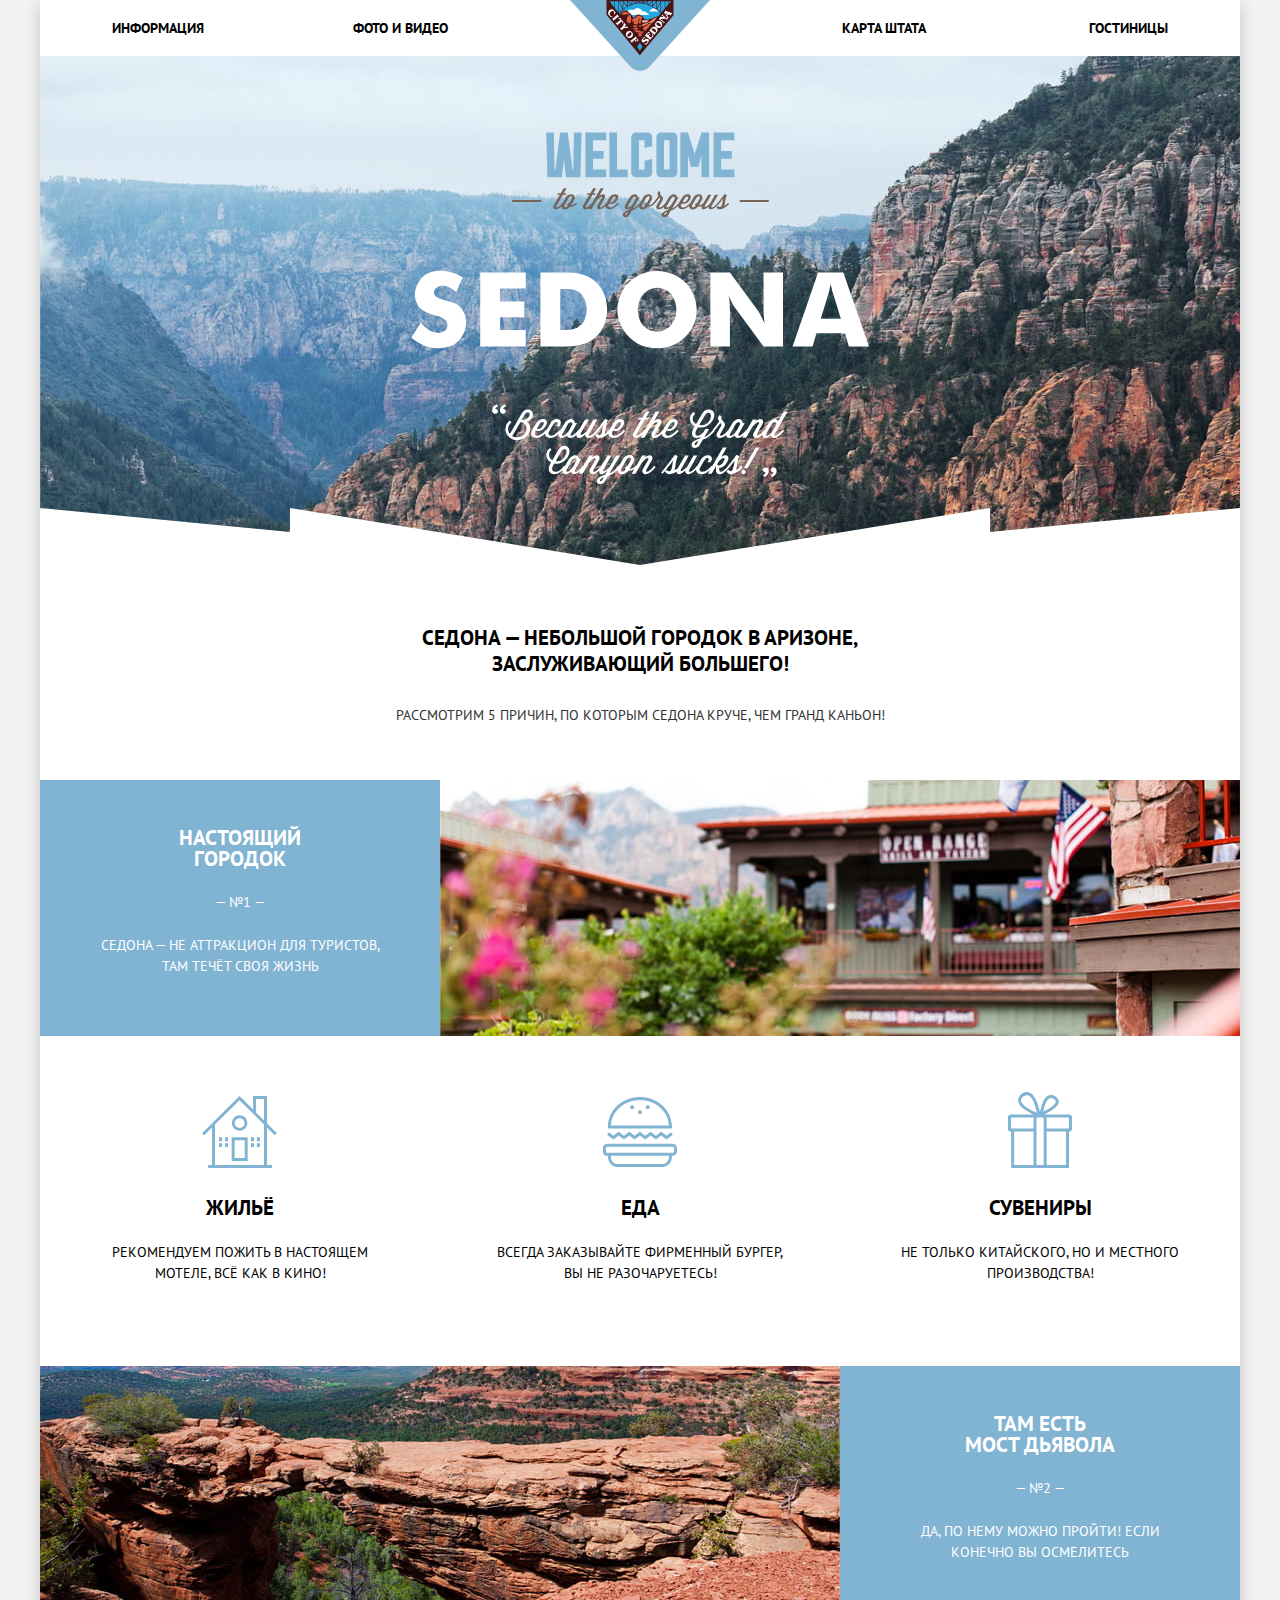
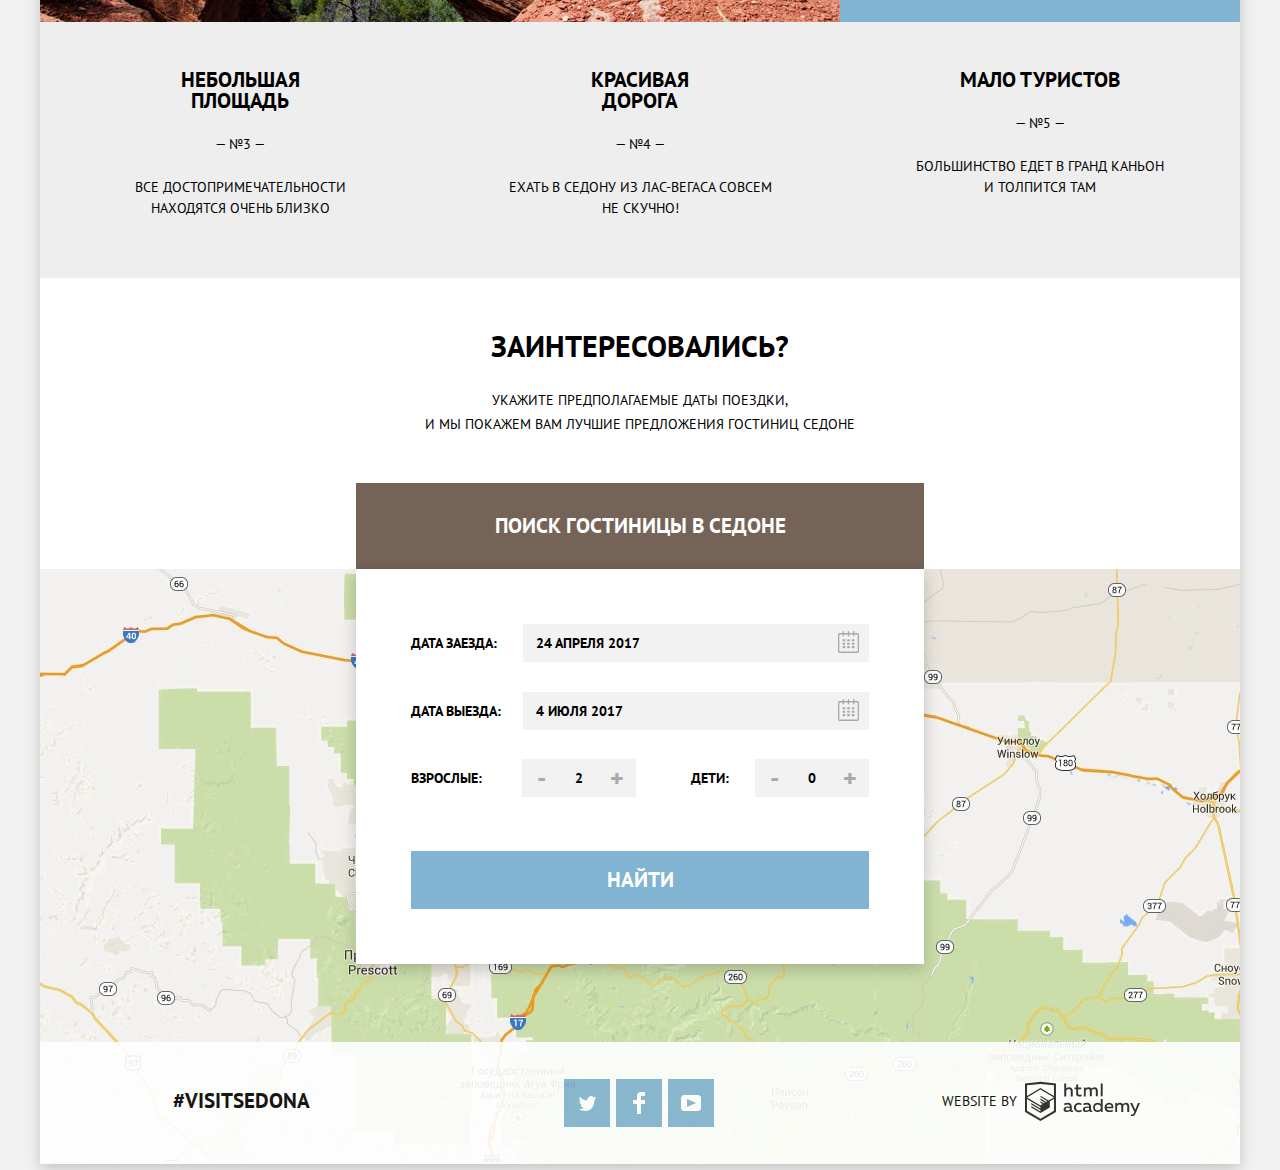
==== commit 11acb03d: "Внесла правки" ====
--- a/index.html
+++ b/index.html
@@ -6,7 +6,7 @@
     <link rel="shortcut icon" href="img/favicon.ico" type="image/x-icon">
     <link href="https://fonts.googleapis.com/css?family=PT+Sans:400,700&display=swap&subset=cyrillic" rel="stylesheet">
     <link href="css/normalize.css" rel="stylesheet">
-    <link href="css/style.css" rel="stylesheet">
+    <link href="css/style-mini.css" rel="stylesheet">
   </head>
   <body>
     <div class="container">
--- a/css/style-mini.css
+++ b/css/style-mini.css
@@ -0,0 +1 @@
+body{margin:0;padding:0;font-family:"PT Sans",Arial,sans-serif;font-size:14px;line-height:26px;font-weight:700;color:#000;text-transform:uppercase;background-color:#f2f2f2}a{text-decoration:none}.visually-hidden{position:absolute;width:1px;height:1px;margin:-1px;border:0;padding:0;clip:rect(0 0 0 0);overflow:hidden}.container{position:relative;margin:0 auto;width:1200px;text-align:center;background-color:#fff;box-shadow:0 5px 15px rgba(0,1,1,0.2)}.list-decoration{list-style:none;padding:0;margin-top:0;margin-bottom:0}.main-header-logo{position:absolute;top:0;left:50%;transform:translate(-50%);z-index:1}.main-navigation{background-color:#fff}.main-navigation-items a{color:#000}.main-navigation-items a:hover,.main-navigation-items a:focus{color:#81b3d2}.main-navigation-items a:active{color:#000;opacity:.3}.active-page a{color:#766357}.main-navigation-items{display:flex;align-items:center;margin:0 auto;width:1056px;height:56px}.main-navigation-info{text-align:left;width:240px}.main-navigation-foto{text-align:left;padding-left:3px;width:288px}.main-navigation-map{text-align:right;padding-right:4px;width:288px}.main-navigation-hotels{text-align:right;width:240px}.intro{background-color:#fff;background-image:url("../img/intro-mask.svg"),url("../img/background-photo.jpg");background-repeat:no-repeat,no-repeat;background-position:center 452px,center -83px;height:509px}.welcome-image{margin-top:76px}.intro-text{margin:0 auto;width:493px;height:215px}.intro-text p:first-child{margin:0;padding-top:60px;padding-bottom:25px;font-size:21px;font-weight:700}.intro-text p:last-child{margin:0;font-weight:400;color:#333}.reasons-items{display:flex;flex-wrap:wrap}.reason-item-long{display:flex;height:256px}.reason-item-blue{background-color:#81b3d2;color:#fff;width:400px}.reasons-items-title{margin:0 auto;margin-top:47px;margin-bottom:20px;width:160px;font-size:21px;line-height:21px;font-weight:700}.reasons-items-text{margin:20px auto;width:305px;font-size:14px;line-height:21px;font-weight:400}.reason-item-long img{width:800px;height:256px;object-fit:cover;object-position:0 -78px}.reason-item-small{background-color:#eee;height:256px;width:400px}.reasons-items-mini{display:flex}.reason-item-point{position:relative;background-color:#fff;height:330px;width:400px}.housing::before{content:"";position:absolute;top:60px;right:162px;background-image:url("../img/icon-1.svg");background-repeat:no-repeat;background-position:0 0;width:76px;height:72px}.food::before{content:"";position:absolute;top:61px;right:163px;background-image:url("../img/icon-3.svg");background-repeat:no-repeat;background-position:0 0;width:74px;height:70px}.souvenirs::before{content:"";position:absolute;top:56px;right:168px;background-image:url("../img/icon-2.svg");background-repeat:no-repeat;background-position:0 0;width:64px;height:76px}.reasons-mini-title{margin:0 auto;margin-top:161px;margin-bottom:20px;width:160px;font-size:21px;line-height:21px;font-weight:700}.reasons-mini-text{margin:24px auto;width:305px;font-size:14px;line-height:21px;font-weight:400}.search-intro-text{height:291px}.search-title{margin:0;padding-top:50px;padding-bottom:10px;font-size:30px;line-height:36px;font-weight:700}.search-text{font-size:14px;line-height:24px;font-weight:400}.search-intro-btn{margin-top:33px;background-color:#766357;color:#fff;width:568px;height:86px;font-size:21px;line-height:26px;font-weight:700;text-transform:uppercase;border:0;cursor:pointer}.search-intro-btn:hover{background-color:#604e43}.search-intro-btn:active{background-color:#503e33;color:rgba(255,255,255,0.3)}.form-search{position:absolute;left:50%;transform:translate(-50%,0);margin:0 auto;background-color:#fff;box-shadow:0 5px 15px rgba(0,1,1,0.2);width:568px;height:395px;z-index:2}.form-search-container{position:relative;margin:55px auto;width:458px;height:285px}.fields-wrapper{display:flex;flex-direction:column;justify-content:space-between;height:173px}.fields-container{display:flex;justify-content:space-between;align-items:baseline;position:relative;margin:0}.fields-container .input-calendar{box-sizing:border-box;padding-left:13px;width:346px;height:38px;background-color:#f2f2f2;border:0;font-size:14px;line-height:26px;font-weight:700;text-transform:uppercase}.fields-container .calendar-btn{position:absolute;top:6px;right:4px;background-color:transparent;border:0;cursor:pointer}.input-calendar:hover{background-color:#ebebeb}.input-calendar:focus{background-color:#fff;outline:2px solid #e5e5e5}.calendar-btn:hover path{fill:#000}.calendar-btn:active path{fill:#81b3d2}.input-adults-wrapper{display:flex;align-items:center;flex-wrap:nowrap}.input-adults-wrapper .input-adults,.input-adults-wrapper .input-children{margin:auto;padding:0;width:38px;height:38px;background-color:#f2f2f2;border:0;font-size:14px;line-height:26px;font-weight:700;text-align:center}.input-adults:hover,.input-children:hover{background-color:#ebebeb}.input-adults:focus,.input-children:focus{background-color:#fff;outline:2px solid #e5e5e5}.fields-container .minus-btn,.fields-container .plus-btn{margin:0;padding:0;width:38px;height:38px;background-color:#f2f2f2;color:#a9a9a9;border:0;font-size:26px;line-height:26px;font-weight:700;text-transform:uppercase;cursor:pointer}.minus-btn:hover,.plus-btn:hover{color:#000}.minus-btn:active,.plus-btn:active{color:#81b3d2}.input-adults-wrapper:first-child .minus-btn{margin-left:40px}.input-adults-wrapper:last-child .minus-btn{margin-left:26px}.submit-btn{box-sizing:border-box;margin:0 auto;margin-top:54px;width:458px;height:58px;background-color:#81b3d2;color:#fff;border:0;font-size:21px;line-height:26px;font-weight:700;text-transform:uppercase;cursor:pointer}.submit-btn:hover{background-color:#669ec0}.submit-btn:active{background-color:#5496bd;color:rgba(255,255,255,0.3)}.map{height:595px;background-image:url(../img/map.jpg);background-position:-40px -154px}.map iframe{border:0;z-index:0}.search-section{height:217px;background-color:#81b3d2;background-image:url(../img/filter-background.jpg);background-position:0 -56px;text-align:left}.search-form{display:flex;justify-content:flex-start;padding:27px 72px}.search-form fieldset{margin:0;padding:0;border:0}.search-form fieldset:first-child{width:145px;margin-right:110px}.search-form fieldset:nth-child(2){width:160px;margin-right:110px}.search-form legend{color:#fff;font-size:16px;line-height:21px;font-weight:700;margin-bottom:25px}.search-form ul{margin:0}.fieldset-item input[type=checkbox]{display:none}.fieldset-item{margin-bottom:25px;padding-left:40px;color:#fff;font-size:14px;line-height:21px;font-weight:400;cursor:pointer}.fieldset-item:last-child{margin-bottom:0}.fieldset-item label{display:block;position:relative;cursor:pointer}.fieldset-item-checkbox+label::before{content:"";position:absolute;top:-2px;left:-40px;background-image:url("../img/checkbox-off.svg");background-repeat:no-repeat;width:23px;height:23px}.fieldset-item-checkbox:checked+label::before{content:"";position:absolute;top:-2px;left:-40px;background-image:url("../img/checkbox-on.svg");background-repeat:no-repeat;width:27px;height:23px}.fieldset-item-checkbox:disabled+label::before{content:"";position:absolute;top:-2px;left:-40px;background-image:url("../img/checkbox-off-disabled.svg");background-repeat:no-repeat;width:23px;height:23px}.fieldset-item-checkbox:checked:disabled+label::before{content:"";position:absolute;top:-2px;left:-40px;background-image:url("../img/checkbox-on-disabled.svg");background-repeat:no-repeat;width:27px;height:23px}.filter-range{display:inline-block;box-sizing:border-box;margin-right:0;margin-left:213px;width:318px;color:#fff;font-size:14px;line-height:21px;font-weight:400}.filter-range .legend{margin-bottom:10px;color:#fff;font-size:16px;line-height:21px;font-weight:700}.price-controls{position:relative;height:32px;margin-bottom:20px;border:2px solid #fff;border-radius:2px}.price-controls label{display:inline-block;cursor:pointer}.price-controls .min-price,.price-controls .max-price{padding-top:5px;padding-left:65px;width:90px;height:26px}.price-controls .max-price{margin-left:2px;padding-left:52px;width:96px}.price-controls input{width:55px;margin:0;color:inherit;font:inherit;background:0;border:0}.price-controls::after{content:"";position:absolute;top:50%;left:50%;transform:translate(-50%,-50%);width:2px;height:22px;background:#fff}.range-controls{position:relative;margin-bottom:32px}.range-controls .scale{height:2px;background:rgba(255,255,255,0.3)}.range-controls .bar{width:80%;height:2px;background:#fff}.range-toggle{position:absolute;top:-9px;width:4px;height:4px;background:#ababab;border:8px solid #fff;border-radius:50%;box-shadow:0 2px 1px 0 rgba(0,1,1,0.2);cursor:pointer}.range-toggle-min{left:0}.range-toggle-max{left:80%}.range-toggle:hover{width:5px;height:5px}.transparent-btn{display:block;margin:0;margin-left:85px;padding:6px 35px;width:137px;height:36px;font-size:14px;line-height:21px;font-weight:400;color:#fff;text-transform:uppercase;background:transparent;border:2px solid #fff;border-radius:2px;cursor:pointer}.transparent-btn:hover{color:#000;background:#fff}.sorting{height:77px;border-bottom:1px solid #e5e5e5}.sorting-list{display:flex;align-items:baseline;margin:0;margin-top:9px;padding-left:72px;padding-right:73px}.sorting-list-found{font-size:21px;line-height:26px;font-weight:700}.sorting-list-selection{padding-left:48px;font-size:12px;line-height:18px;font-weight:400}.sorting-list-items{display:flex;justify-content:space-between;padding:0;padding-left:39px;width:240px;font-size:12px;line-height:18px;font-weight:400}.sorting-list-items a{color:#000;opacity:.3;border-bottom:1px dotted #81b3d2}.sorting-list-items .sorting-list-active{color:#81b3d2;opacity:1.0;border-bottom:0}.sorting-list-items a:hover,.sorting-list-items a:focus{color:#81b3d2;opacity:1.0}.sorting-list-items a:active{color:#000;border-bottom:0}.sorting-list-buttons{margin-left:auto}.sorting-button-down{margin-left:8px}.sorting-button-up path,.sorting-button-down path{fill:#cacaca}.sorting-button-active path{fill:#81b3d2}.sorting-button-up path:hover,.sorting-button-down path:hover{fill:#231f20}.sorting-button-up path:active,.sorting-button-down path:active{fill:#81b3d2}.hotels-list{display:flex;flex-direction:column}.hotel-description{display:flex;padding-top:30px;padding-bottom:30px;border-bottom:1px solid #e5e5e5}.hotel-description img{margin-left:72px}.hotel-description-main{display:flex;flex-direction:column;justify-content:space-between;align-items:flex-start;margin-left:30px;width:259px}.hotel-title{margin-top:-5px;font-size:21px;line-height:26px;font-weight:700;color:#000}.hotel-title:hover{color:#81b3d2}.hotel-title:active{color:#000;opacity:.3}.hotel-text{margin-top:-8px;font-size:14px;line-height:21px;font-weight:400;color:#333}.hotel-text span{display:inline-block;box-sizing:border-box;width:110px;margin-right:3px;text-align:left}.hotel-description-btn a{font-size:14px;line-height:21px;font-weight:700;color:#fff}.hotel-description-btn{display:flex;justify-content:flex-start;height:27px}.button-more{margin-right:6px;padding-top:3px;width:110px;background-color:#81b3d2;color:#fff}.button-reserve{padding-top:3px;width:142px;background-color:#766357;color:#fff}.button-more:hover{background-color:#669ec0}.button-more:active{background-color:#5496bd;color:rgba(255,255,255,0.3)}.button-reserve:hover{background-color:#604e43}.button-reserve:active{background-color:#503e33;color:rgba(255,255,255,0.3)}.rating{display:flex;flex-direction:column;justify-content:space-between;margin:-1px 72px 0 auto}.rating-stars{margin:0 0 auto auto}.rating-stars svg{padding-left:2px}.rating p{margin:0;padding:3px 14px;font-size:14px;line-height:21px;font-weight:400;color:#666;background-color:#f2f2f2}.main-footer{display:flex;justify-content:space-around;align-items:center;height:122px;background-color:#fff}.footer-opacity{position:absolute;bottom:0;width:1200px;background-color:#fff;opacity:.9}.footer-hashtag{display:flex;margin:0;padding:0;padding-bottom:5px;padding-left:38px;width:240px;box-sizing:border-box;font-size:21px;line-height:26px;font-weight:700;color:#000}.footer-social{display:flex;justify-content:space-between;flex-wrap:wrap;margin-top:auto;margin-bottom:auto;margin-left:-1px;width:150px}.button-social{display:flex;justify-content:center;width:46px;height:48px;align-items:center;background-color:#81b3d2;cursor:pointer}.footer-copyright{display:flex;justify-content:flex-end;width:240px}.footer-copyright p{margin-right:8px;padding-bottom:5px;font-size:14px;line-height:26px;font-weight:400}.copyright-link{align-self:center;margin:7px 5px auto 0}.button-social:hover{background-color:#669ec0}.button-social:active{background-color:#5496bd;fill-opacity:.3}.copyright-link:hover path{fill:#81b3d2}.copyright-link:active path{fill:#bdbbbc}.modal-hide{display:none}.modal-show{display:block;-webkit-animation-name:show;animation-name:show;-webkit-animation-duration:.6s;animation-duration:.6s;-webkit-animation-fill-mode:forwards;animation-fill-mode:forwards}@-webkit-keyframes show{from{-webkit-transform:scaleY(0) translateY(-100%) translateX(-50%);transform:scaleY(0) translateY(-100%) translateX(-50%)}to{-webkit-transform:scaleY(1) translateY(0) translateX(-50%);transform:scaleY(1) translateY(0) translateX(-50%)}}@keyframes show{from{-webkit-transform:scaleY(0) translateY(-100%) translateX(-50%);transform:scaleY(0) translateY(-100%) translateX(-50%)}to{-webkit-transform:scaleY(1) translateY(0) translateX(-50%);transform:scaleY(1) translateY(0) translateX(-50%)}}
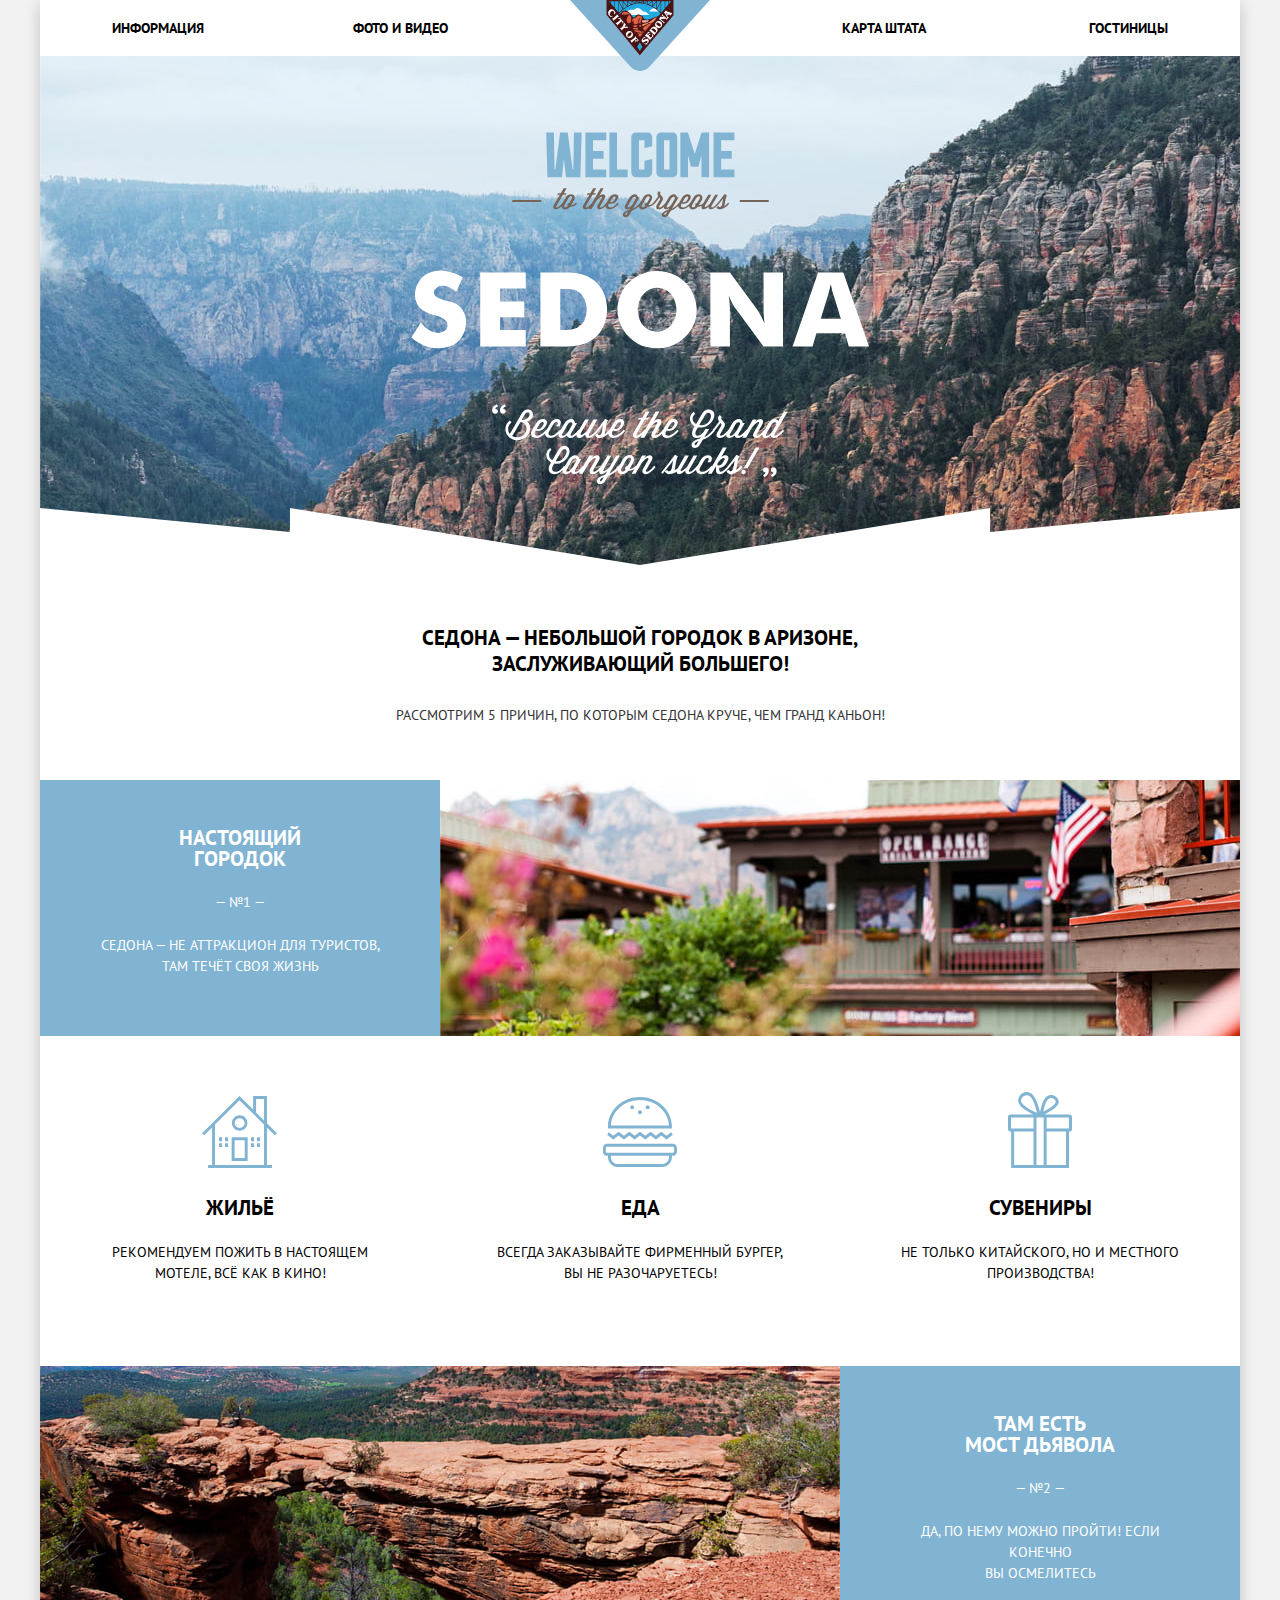
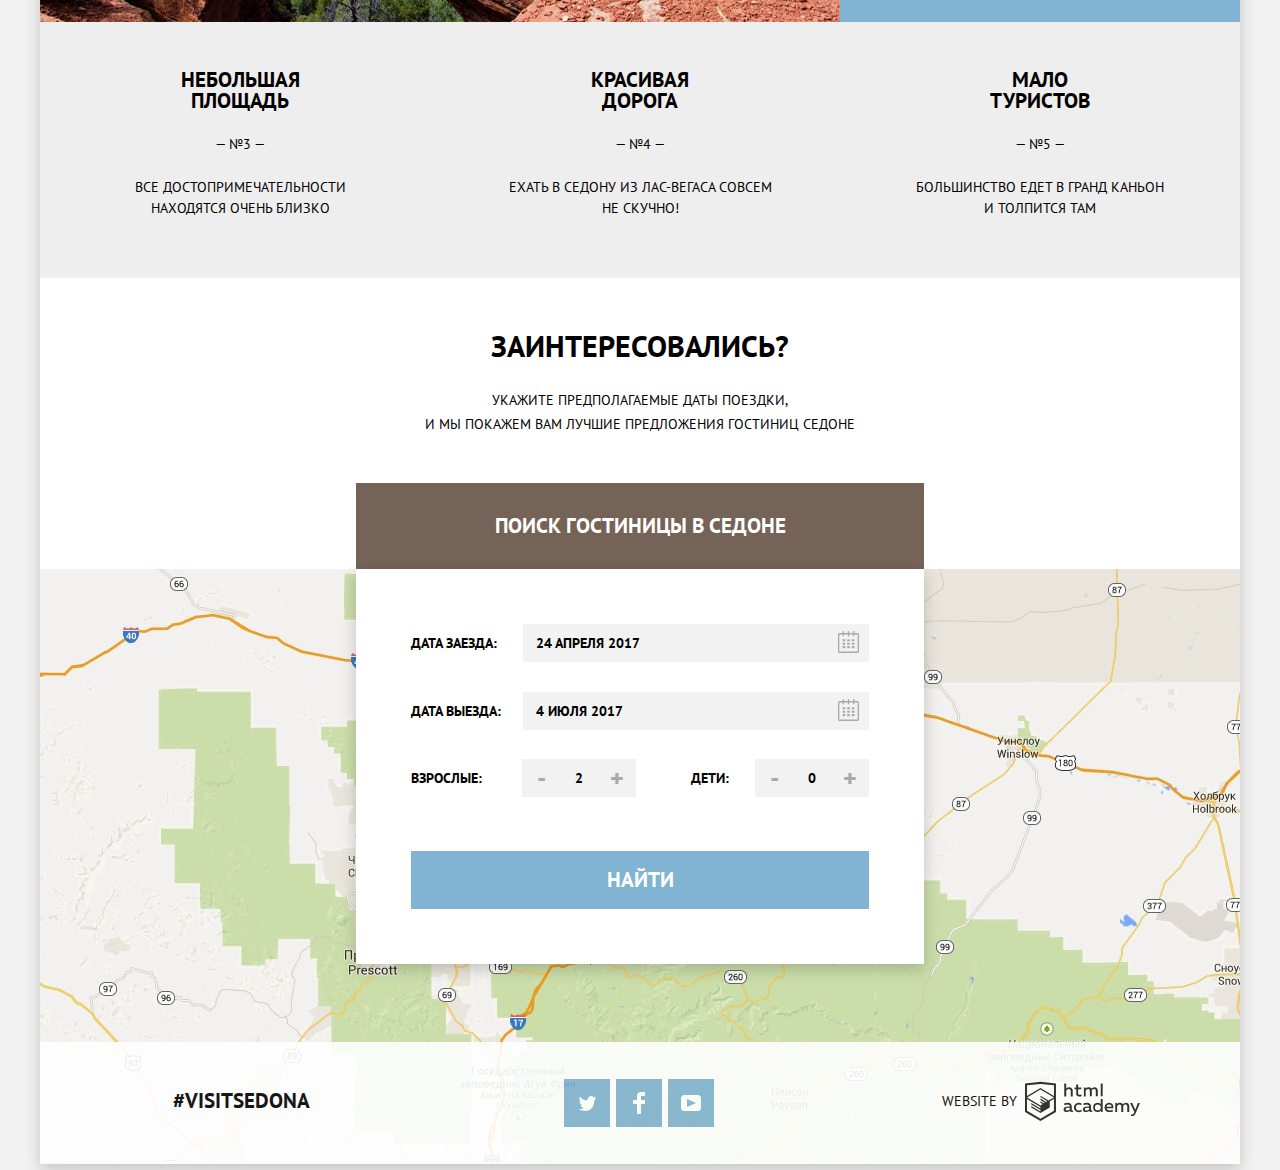
==== commit 0164a843: "Правки по критерию Б11" ====
--- a/index.html
+++ b/index.html
@@ -40,7 +40,7 @@
           <li>
             <div class="reason-item-long">
               <div class="reason-item-blue">
-                <h3 class="reasons-items-title">Настоящий городок</h3>
+                <h3 class="reasons-items-title">Настоящий<br/> городок</h3>
                 <span class="reasons-items-text">&mdash; №1 &mdash;</span>
                 <p class="reasons-items-text">Седона — не аттракцион для туристов,<br/> там течёт своя жизнь</p>
               </div>
@@ -49,15 +49,15 @@
             <ul class="list-decoration reasons-items-mini">
               <li class="reason-item-point housing">
                 <h3 class="reasons-mini-title">Жильё</h3>
-                <p class="reasons-mini-text">Рекомендуем пожить в настоящем мотеле, всё как в кино!</p>
+                <p class="reasons-mini-text">Рекомендуем пожить в настоящем<br/> мотеле, всё как в кино!</p>
               </li>
               <li class="reason-item-point food">
                 <h3 class="reasons-mini-title">Еда</h3>
-                <p class="reasons-mini-text">Всегда заказывайте фирменный бургер, вы не разочаруетесь!</p>
+                <p class="reasons-mini-text">Всегда заказывайте фирменный бургер,<br/> вы не разочаруетесь!</p>
               </li>
               <li class="reason-item-point souvenirs">
                 <h3 class="reasons-mini-title">Сувениры</h3>
-                <p class="reasons-mini-text">Не только китайского, но и местного производства!</p>
+                <p class="reasons-mini-text">Не только китайского, но и местного<br/> производства!</p>
               </li>
             </ul>
           </li>
@@ -65,24 +65,24 @@
             <div class="reason-item-long">
               <img src="img/devils-bridge.jpg" width="800" height="400" alt="Мост дьявола"/>
               <div class="reason-item-blue">
-                <h3 class="reasons-items-title">Там есть Мост&nbsp;дьявола</h3>
+                <h3 class="reasons-items-title">Там есть<br/> Мост дьявола</h3>
                 <span class="reasons-items-text">&mdash; №2 &mdash;</span>
-                <p class="reasons-items-text">Да, по нему можно пройти! Если конечно вы осмелитесь</p>
+                <p class="reasons-items-text">Да, по нему можно пройти! Если конечно<br/> вы осмелитесь</p>
               </div>
             </div>
           </li>
           <li class="reason-item-small">
-            <h3 class="reasons-items-title">Небольшая площадь</h3>
+            <h3 class="reasons-items-title">Небольшая<br> площадь</h3>
             <span class="reasons-items-text">&mdash; №3 &mdash;</span>
-            <p class="reasons-items-text">Все достопримечательности находятся&nbsp;очень близко</p>
+            <p class="reasons-items-text">Все достопримечательности<br> находятся очень близко</p>
           </li>
           <li class="reason-item-small">
-            <h3 class="reasons-items-title">Красивая дорога</h3>
+            <h3 class="reasons-items-title">Красивая<br> дорога</h3>
             <span class="reasons-items-text">&mdash; №4 &mdash;</span>
-            <p class="reasons-items-text">Ехать в Седону из Лас-Вегаса совсем не&nbsp;скучно!</p>
+            <p class="reasons-items-text">Ехать в Седону из Лас-Вегаса совсем<br> не скучно!</p>
           </li>
           <li class="reason-item-small">
-            <h3 class="reasons-items-title">Мало туристов</h3>
+            <h3 class="reasons-items-title">Мало<br> туристов</h3>
             <span class="reasons-items-text">&mdash; №5 &mdash;</span>
             <p class="reasons-items-text">Большинство едет в гранд каньон<br/> и толпится там</p>
           </li>
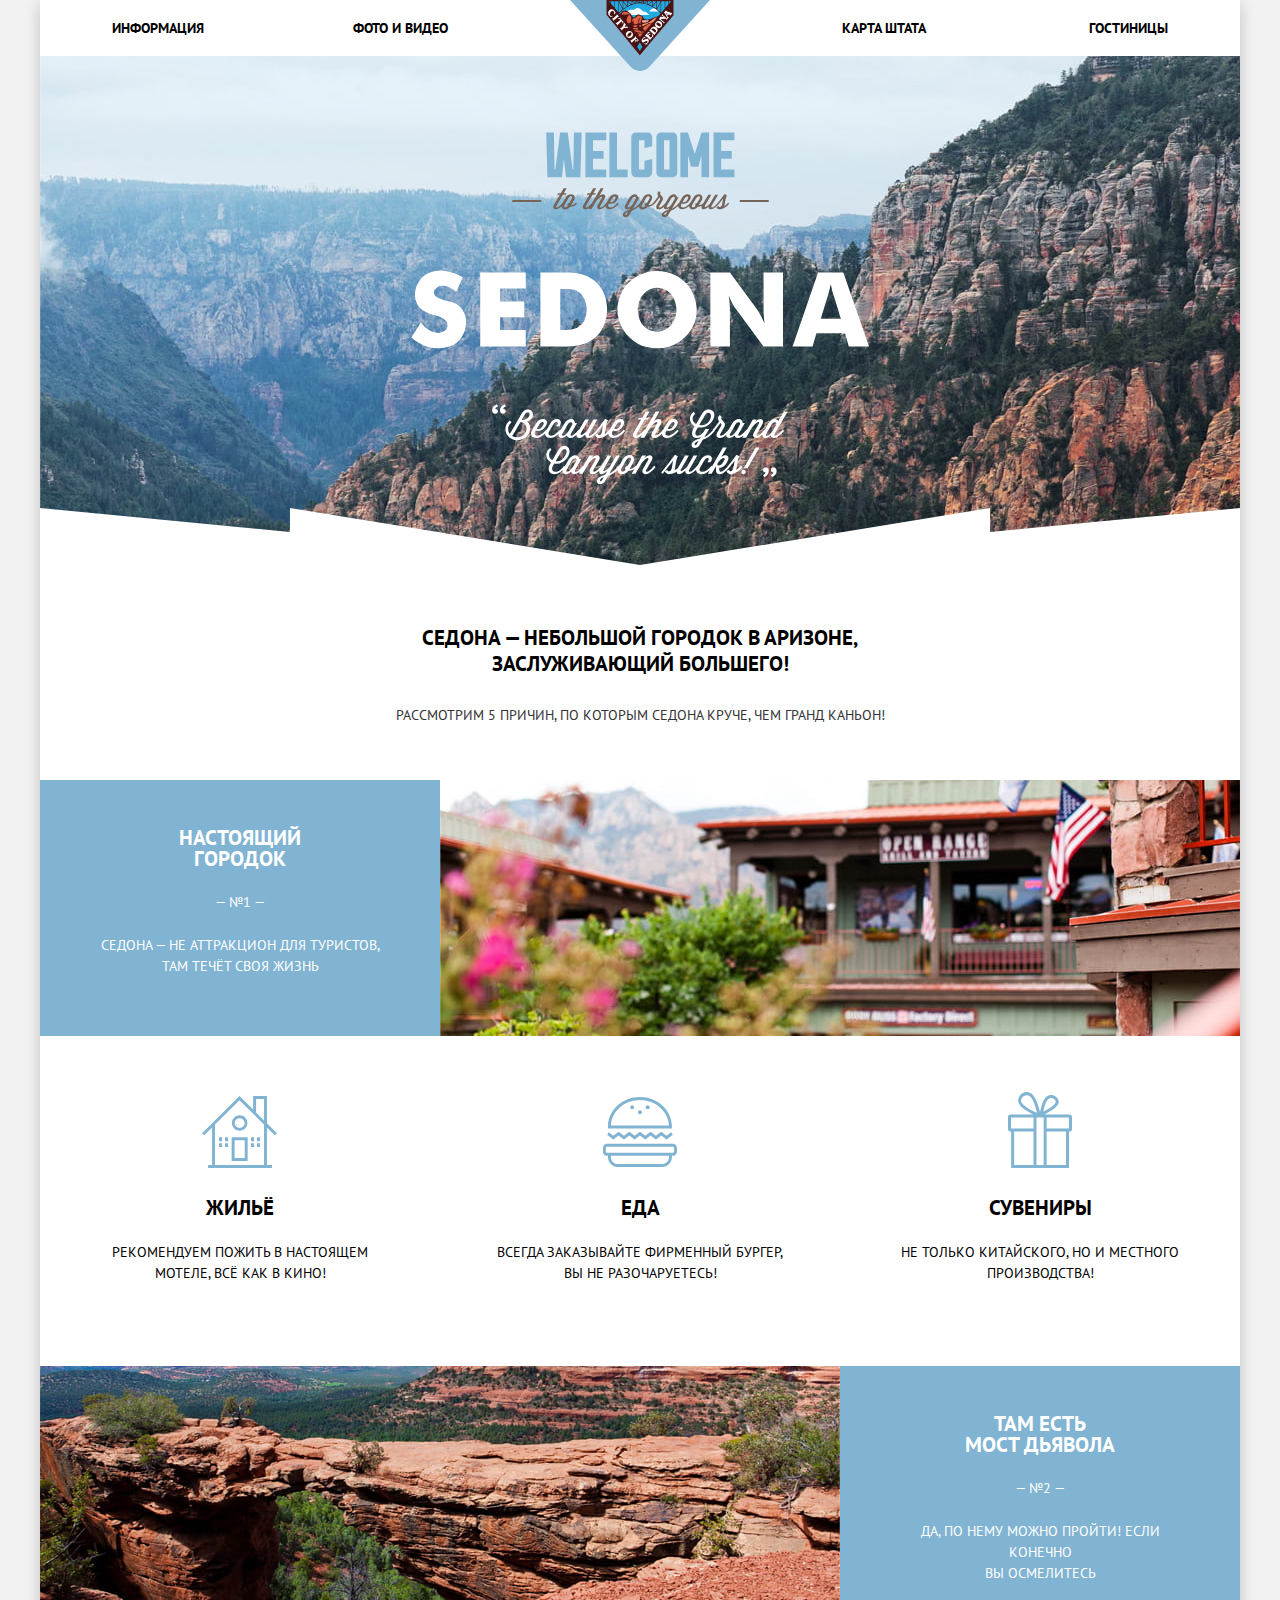
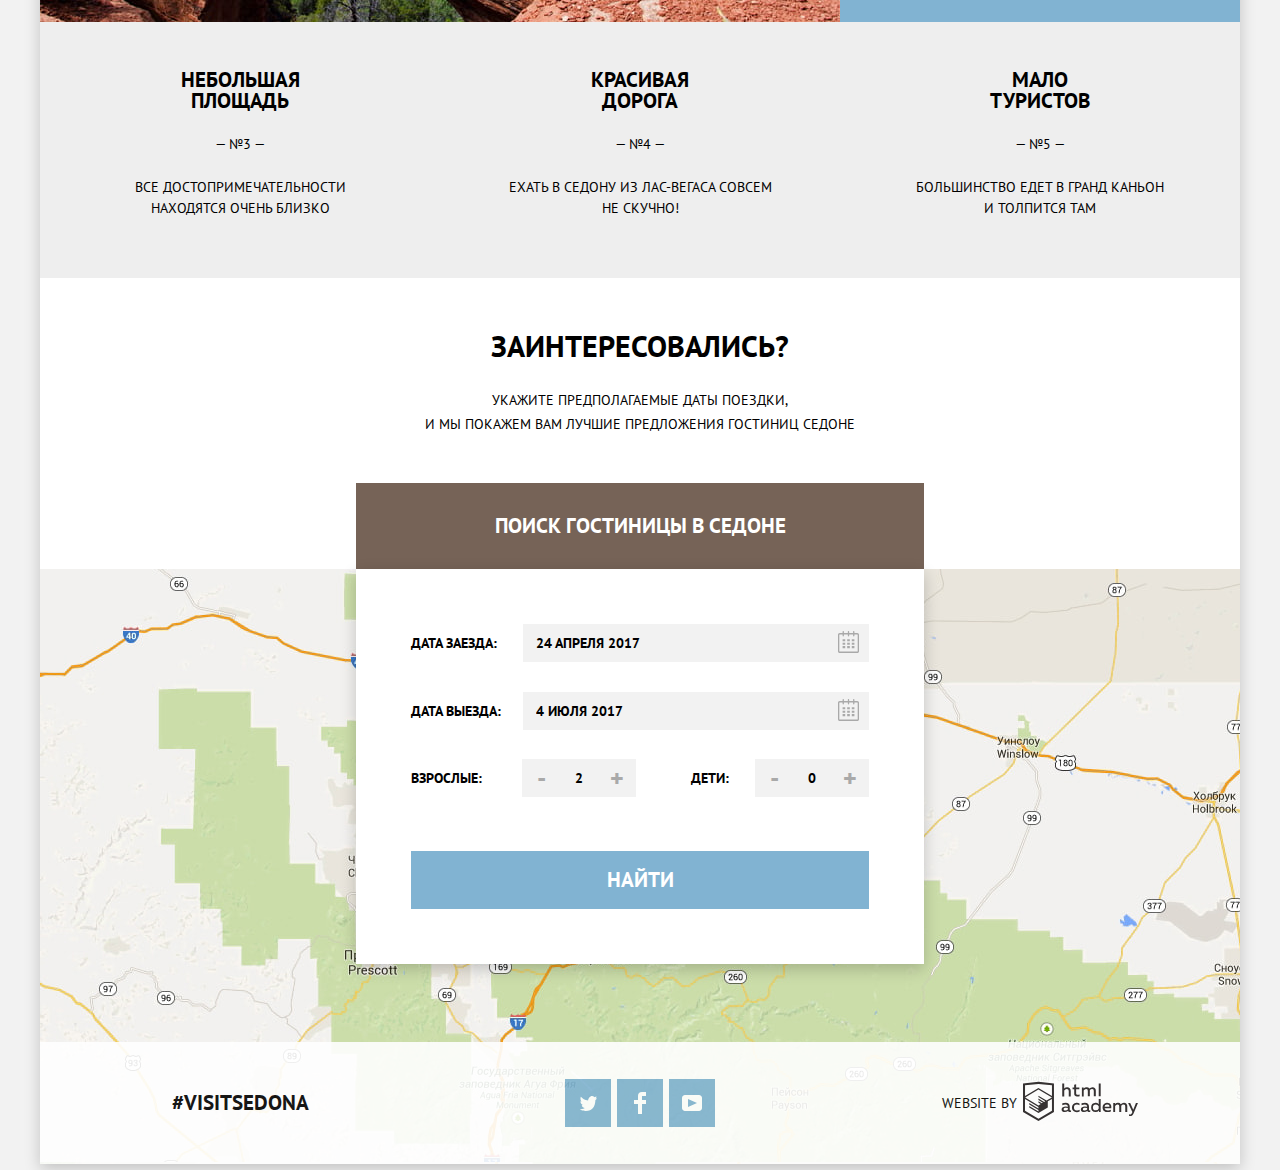
==== commit 13105a6f: "Критерии Б11, Б17 и Д10" ====
--- a/css/style-mini.css
+++ b/css/style-mini.css
@@ -1 +1 @@
-body{margin:0;padding:0;font-family:"PT Sans",Arial,sans-serif;font-size:14px;line-height:26px;font-weight:700;color:#000;text-transform:uppercase;background-color:#f2f2f2}a{text-decoration:none}.visually-hidden{position:absolute;width:1px;height:1px;margin:-1px;border:0;padding:0;clip:rect(0 0 0 0);overflow:hidden}.container{position:relative;margin:0 auto;width:1200px;text-align:center;background-color:#fff;box-shadow:0 5px 15px rgba(0,1,1,0.2)}.list-decoration{list-style:none;padding:0;margin-top:0;margin-bottom:0}.main-header-logo{position:absolute;top:0;left:50%;transform:translate(-50%);z-index:1}.main-navigation{background-color:#fff}.main-navigation-items a{color:#000}.main-navigation-items a:hover,.main-navigation-items a:focus{color:#81b3d2}.main-navigation-items a:active{color:#000;opacity:.3}.active-page a{color:#766357}.main-navigation-items{display:flex;align-items:center;margin:0 auto;width:1056px;height:56px}.main-navigation-info{text-align:left;width:240px}.main-navigation-foto{text-align:left;padding-left:3px;width:288px}.main-navigation-map{text-align:right;padding-right:4px;width:288px}.main-navigation-hotels{text-align:right;width:240px}.intro{background-color:#fff;background-image:url("../img/intro-mask.svg"),url("../img/background-photo.jpg");background-repeat:no-repeat,no-repeat;background-position:center 452px,center -83px;height:509px}.welcome-image{margin-top:76px}.intro-text{margin:0 auto;width:493px;height:215px}.intro-text p:first-child{margin:0;padding-top:60px;padding-bottom:25px;font-size:21px;font-weight:700}.intro-text p:last-child{margin:0;font-weight:400;color:#333}.reasons-items{display:flex;flex-wrap:wrap}.reason-item-long{display:flex;height:256px}.reason-item-blue{background-color:#81b3d2;color:#fff;width:400px}.reasons-items-title{margin:0 auto;margin-top:47px;margin-bottom:20px;width:160px;font-size:21px;line-height:21px;font-weight:700}.reasons-items-text{margin:20px auto;width:305px;font-size:14px;line-height:21px;font-weight:400}.reason-item-long img{width:800px;height:256px;object-fit:cover;object-position:0 -78px}.reason-item-small{background-color:#eee;height:256px;width:400px}.reasons-items-mini{display:flex}.reason-item-point{position:relative;background-color:#fff;height:330px;width:400px}.housing::before{content:"";position:absolute;top:60px;right:162px;background-image:url("../img/icon-1.svg");background-repeat:no-repeat;background-position:0 0;width:76px;height:72px}.food::before{content:"";position:absolute;top:61px;right:163px;background-image:url("../img/icon-3.svg");background-repeat:no-repeat;background-position:0 0;width:74px;height:70px}.souvenirs::before{content:"";position:absolute;top:56px;right:168px;background-image:url("../img/icon-2.svg");background-repeat:no-repeat;background-position:0 0;width:64px;height:76px}.reasons-mini-title{margin:0 auto;margin-top:161px;margin-bottom:20px;width:160px;font-size:21px;line-height:21px;font-weight:700}.reasons-mini-text{margin:24px auto;width:305px;font-size:14px;line-height:21px;font-weight:400}.search-intro-text{height:291px}.search-title{margin:0;padding-top:50px;padding-bottom:10px;font-size:30px;line-height:36px;font-weight:700}.search-text{font-size:14px;line-height:24px;font-weight:400}.search-intro-btn{margin-top:33px;background-color:#766357;color:#fff;width:568px;height:86px;font-size:21px;line-height:26px;font-weight:700;text-transform:uppercase;border:0;cursor:pointer}.search-intro-btn:hover{background-color:#604e43}.search-intro-btn:active{background-color:#503e33;color:rgba(255,255,255,0.3)}.form-search{position:absolute;left:50%;transform:translate(-50%,0);margin:0 auto;background-color:#fff;box-shadow:0 5px 15px rgba(0,1,1,0.2);width:568px;height:395px;z-index:2}.form-search-container{position:relative;margin:55px auto;width:458px;height:285px}.fields-wrapper{display:flex;flex-direction:column;justify-content:space-between;height:173px}.fields-container{display:flex;justify-content:space-between;align-items:baseline;position:relative;margin:0}.fields-container .input-calendar{box-sizing:border-box;padding-left:13px;width:346px;height:38px;background-color:#f2f2f2;border:0;font-size:14px;line-height:26px;font-weight:700;text-transform:uppercase}.fields-container .calendar-btn{position:absolute;top:6px;right:4px;background-color:transparent;border:0;cursor:pointer}.input-calendar:hover{background-color:#ebebeb}.input-calendar:focus{background-color:#fff;outline:2px solid #e5e5e5}.calendar-btn:hover path{fill:#000}.calendar-btn:active path{fill:#81b3d2}.input-adults-wrapper{display:flex;align-items:center;flex-wrap:nowrap}.input-adults-wrapper .input-adults,.input-adults-wrapper .input-children{margin:auto;padding:0;width:38px;height:38px;background-color:#f2f2f2;border:0;font-size:14px;line-height:26px;font-weight:700;text-align:center}.input-adults:hover,.input-children:hover{background-color:#ebebeb}.input-adults:focus,.input-children:focus{background-color:#fff;outline:2px solid #e5e5e5}.fields-container .minus-btn,.fields-container .plus-btn{margin:0;padding:0;width:38px;height:38px;background-color:#f2f2f2;color:#a9a9a9;border:0;font-size:26px;line-height:26px;font-weight:700;text-transform:uppercase;cursor:pointer}.minus-btn:hover,.plus-btn:hover{color:#000}.minus-btn:active,.plus-btn:active{color:#81b3d2}.input-adults-wrapper:first-child .minus-btn{margin-left:40px}.input-adults-wrapper:last-child .minus-btn{margin-left:26px}.submit-btn{box-sizing:border-box;margin:0 auto;margin-top:54px;width:458px;height:58px;background-color:#81b3d2;color:#fff;border:0;font-size:21px;line-height:26px;font-weight:700;text-transform:uppercase;cursor:pointer}.submit-btn:hover{background-color:#669ec0}.submit-btn:active{background-color:#5496bd;color:rgba(255,255,255,0.3)}.map{height:595px;background-image:url(../img/map.jpg);background-position:-40px -154px}.map iframe{border:0;z-index:0}.search-section{height:217px;background-color:#81b3d2;background-image:url(../img/filter-background.jpg);background-position:0 -56px;text-align:left}.search-form{display:flex;justify-content:flex-start;padding:27px 72px}.search-form fieldset{margin:0;padding:0;border:0}.search-form fieldset:first-child{width:145px;margin-right:110px}.search-form fieldset:nth-child(2){width:160px;margin-right:110px}.search-form legend{color:#fff;font-size:16px;line-height:21px;font-weight:700;margin-bottom:25px}.search-form ul{margin:0}.fieldset-item input[type=checkbox]{display:none}.fieldset-item{margin-bottom:25px;padding-left:40px;color:#fff;font-size:14px;line-height:21px;font-weight:400;cursor:pointer}.fieldset-item:last-child{margin-bottom:0}.fieldset-item label{display:block;position:relative;cursor:pointer}.fieldset-item-checkbox+label::before{content:"";position:absolute;top:-2px;left:-40px;background-image:url("../img/checkbox-off.svg");background-repeat:no-repeat;width:23px;height:23px}.fieldset-item-checkbox:checked+label::before{content:"";position:absolute;top:-2px;left:-40px;background-image:url("../img/checkbox-on.svg");background-repeat:no-repeat;width:27px;height:23px}.fieldset-item-checkbox:disabled+label::before{content:"";position:absolute;top:-2px;left:-40px;background-image:url("../img/checkbox-off-disabled.svg");background-repeat:no-repeat;width:23px;height:23px}.fieldset-item-checkbox:checked:disabled+label::before{content:"";position:absolute;top:-2px;left:-40px;background-image:url("../img/checkbox-on-disabled.svg");background-repeat:no-repeat;width:27px;height:23px}.filter-range{display:inline-block;box-sizing:border-box;margin-right:0;margin-left:213px;width:318px;color:#fff;font-size:14px;line-height:21px;font-weight:400}.filter-range .legend{margin-bottom:10px;color:#fff;font-size:16px;line-height:21px;font-weight:700}.price-controls{position:relative;height:32px;margin-bottom:20px;border:2px solid #fff;border-radius:2px}.price-controls label{display:inline-block;cursor:pointer}.price-controls .min-price,.price-controls .max-price{padding-top:5px;padding-left:65px;width:90px;height:26px}.price-controls .max-price{margin-left:2px;padding-left:52px;width:96px}.price-controls input{width:55px;margin:0;color:inherit;font:inherit;background:0;border:0}.price-controls::after{content:"";position:absolute;top:50%;left:50%;transform:translate(-50%,-50%);width:2px;height:22px;background:#fff}.range-controls{position:relative;margin-bottom:32px}.range-controls .scale{height:2px;background:rgba(255,255,255,0.3)}.range-controls .bar{width:80%;height:2px;background:#fff}.range-toggle{position:absolute;top:-9px;width:4px;height:4px;background:#ababab;border:8px solid #fff;border-radius:50%;box-shadow:0 2px 1px 0 rgba(0,1,1,0.2);cursor:pointer}.range-toggle-min{left:0}.range-toggle-max{left:80%}.range-toggle:hover{width:5px;height:5px}.transparent-btn{display:block;margin:0;margin-left:85px;padding:6px 35px;width:137px;height:36px;font-size:14px;line-height:21px;font-weight:400;color:#fff;text-transform:uppercase;background:transparent;border:2px solid #fff;border-radius:2px;cursor:pointer}.transparent-btn:hover{color:#000;background:#fff}.sorting{height:77px;border-bottom:1px solid #e5e5e5}.sorting-list{display:flex;align-items:baseline;margin:0;margin-top:9px;padding-left:72px;padding-right:73px}.sorting-list-found{font-size:21px;line-height:26px;font-weight:700}.sorting-list-selection{padding-left:48px;font-size:12px;line-height:18px;font-weight:400}.sorting-list-items{display:flex;justify-content:space-between;padding:0;padding-left:39px;width:240px;font-size:12px;line-height:18px;font-weight:400}.sorting-list-items a{color:#000;opacity:.3;border-bottom:1px dotted #81b3d2}.sorting-list-items .sorting-list-active{color:#81b3d2;opacity:1.0;border-bottom:0}.sorting-list-items a:hover,.sorting-list-items a:focus{color:#81b3d2;opacity:1.0}.sorting-list-items a:active{color:#000;border-bottom:0}.sorting-list-buttons{margin-left:auto}.sorting-button-down{margin-left:8px}.sorting-button-up path,.sorting-button-down path{fill:#cacaca}.sorting-button-active path{fill:#81b3d2}.sorting-button-up path:hover,.sorting-button-down path:hover{fill:#231f20}.sorting-button-up path:active,.sorting-button-down path:active{fill:#81b3d2}.hotels-list{display:flex;flex-direction:column}.hotel-description{display:flex;padding-top:30px;padding-bottom:30px;border-bottom:1px solid #e5e5e5}.hotel-description img{margin-left:72px}.hotel-description-main{display:flex;flex-direction:column;justify-content:space-between;align-items:flex-start;margin-left:30px;width:259px}.hotel-title{margin-top:-5px;font-size:21px;line-height:26px;font-weight:700;color:#000}.hotel-title:hover{color:#81b3d2}.hotel-title:active{color:#000;opacity:.3}.hotel-text{margin-top:-8px;font-size:14px;line-height:21px;font-weight:400;color:#333}.hotel-text span{display:inline-block;box-sizing:border-box;width:110px;margin-right:3px;text-align:left}.hotel-description-btn a{font-size:14px;line-height:21px;font-weight:700;color:#fff}.hotel-description-btn{display:flex;justify-content:flex-start;height:27px}.button-more{margin-right:6px;padding-top:3px;width:110px;background-color:#81b3d2;color:#fff}.button-reserve{padding-top:3px;width:142px;background-color:#766357;color:#fff}.button-more:hover{background-color:#669ec0}.button-more:active{background-color:#5496bd;color:rgba(255,255,255,0.3)}.button-reserve:hover{background-color:#604e43}.button-reserve:active{background-color:#503e33;color:rgba(255,255,255,0.3)}.rating{display:flex;flex-direction:column;justify-content:space-between;margin:-1px 72px 0 auto}.rating-stars{margin:0 0 auto auto}.rating-stars svg{padding-left:2px}.rating p{margin:0;padding:3px 14px;font-size:14px;line-height:21px;font-weight:400;color:#666;background-color:#f2f2f2}.main-footer{display:flex;justify-content:space-around;align-items:center;height:122px;background-color:#fff}.footer-opacity{position:absolute;bottom:0;width:1200px;background-color:#fff;opacity:.9}.footer-hashtag{display:flex;margin:0;padding:0;padding-bottom:5px;padding-left:38px;width:240px;box-sizing:border-box;font-size:21px;line-height:26px;font-weight:700;color:#000}.footer-social{display:flex;justify-content:space-between;flex-wrap:wrap;margin-top:auto;margin-bottom:auto;margin-left:-1px;width:150px}.button-social{display:flex;justify-content:center;width:46px;height:48px;align-items:center;background-color:#81b3d2;cursor:pointer}.footer-copyright{display:flex;justify-content:flex-end;width:240px}.footer-copyright p{margin-right:8px;padding-bottom:5px;font-size:14px;line-height:26px;font-weight:400}.copyright-link{align-self:center;margin:7px 5px auto 0}.button-social:hover{background-color:#669ec0}.button-social:active{background-color:#5496bd;fill-opacity:.3}.copyright-link:hover path{fill:#81b3d2}.copyright-link:active path{fill:#bdbbbc}.modal-hide{display:none}.modal-show{display:block;-webkit-animation-name:show;animation-name:show;-webkit-animation-duration:.6s;animation-duration:.6s;-webkit-animation-fill-mode:forwards;animation-fill-mode:forwards}@-webkit-keyframes show{from{-webkit-transform:scaleY(0) translateY(-100%) translateX(-50%);transform:scaleY(0) translateY(-100%) translateX(-50%)}to{-webkit-transform:scaleY(1) translateY(0) translateX(-50%);transform:scaleY(1) translateY(0) translateX(-50%)}}@keyframes show{from{-webkit-transform:scaleY(0) translateY(-100%) translateX(-50%);transform:scaleY(0) translateY(-100%) translateX(-50%)}to{-webkit-transform:scaleY(1) translateY(0) translateX(-50%);transform:scaleY(1) translateY(0) translateX(-50%)}}
+body{margin:0;padding:0;font-family:"PT Sans",Arial,sans-serif;font-size:14px;line-height:26px;font-weight:700;color:#000;text-transform:uppercase;background-color:#f2f2f2}a{text-decoration:none}.visually-hidden{position:absolute;width:1px;height:1px;margin:-1px;border:0;padding:0;clip:rect(0 0 0 0);overflow:hidden}.container{position:relative;margin:0 auto;width:1200px;text-align:center;background-color:#fff;box-shadow:0 5px 15px rgba(0,1,1,0.2)}.list-decoration{list-style:none;padding:0;margin-top:0;margin-bottom:0}.main-header-logo{position:absolute;top:0;left:50%;transform:translate(-50%);z-index:1}.main-navigation{background-color:#fff}.main-navigation-items a{color:#000}.main-navigation-items a:hover,.main-navigation-items a:focus{color:#81b3d2}.main-navigation-items a:active{color:#000;opacity:.3}.active-page a{color:#766357}.main-navigation-items{display:flex;align-items:center;margin:0 auto;width:1056px;height:56px}.main-navigation-info{text-align:left;width:240px}.main-navigation-foto{text-align:left;padding-left:3px;width:288px}.main-navigation-map{text-align:right;padding-right:4px;width:288px}.main-navigation-hotels{text-align:right;width:240px}.intro{background-color:#daebf3;background-image:url("../img/intro-mask.svg"),url("../img/background-photo.jpg");background-repeat:no-repeat,no-repeat;background-position:center 452px,center -83px;height:509px}.welcome-image{margin-top:76px}.intro-text{margin:0 auto;width:493px;height:215px}.intro-text p:first-child{margin:0;padding-top:60px;padding-bottom:25px;font-size:21px;font-weight:700}.intro-text p:last-child{margin:0;font-weight:400;color:#333}.reasons-items{display:flex;flex-wrap:wrap}.reason-item-long{display:flex;height:256px}.reason-item-blue{background-color:#81b3d2;color:#fff;width:400px}.reasons-items-title{margin:0 auto;margin-top:47px;margin-bottom:20px;width:160px;font-size:21px;line-height:21px;font-weight:700}.reasons-items-text{margin:20px auto;width:305px;font-size:14px;line-height:21px;font-weight:400}.reason-item-long img{width:800px;height:256px;object-fit:cover;object-position:0 -78px}.reason-item-small{background-color:#eee;height:256px;width:400px}.reasons-items-mini{display:flex}.reason-item-point{position:relative;background-color:#fff;height:330px;width:400px}.housing::before{content:"";position:absolute;top:60px;right:162px;background-image:url("../img/icon-1.svg");background-repeat:no-repeat;background-position:0 0;width:76px;height:72px}.food::before{content:"";position:absolute;top:61px;right:163px;background-image:url("../img/icon-3.svg");background-repeat:no-repeat;background-position:0 0;width:74px;height:70px}.souvenirs::before{content:"";position:absolute;top:56px;right:168px;background-image:url("../img/icon-2.svg");background-repeat:no-repeat;background-position:0 0;width:64px;height:76px}.reasons-mini-title{margin:0 auto;margin-top:161px;margin-bottom:20px;width:160px;font-size:21px;line-height:21px;font-weight:700}.reasons-mini-text{margin:24px auto;width:305px;font-size:14px;line-height:21px;font-weight:400}.search-intro-text{height:291px}.search-title{margin:0;padding-top:50px;padding-bottom:10px;font-size:30px;line-height:36px;font-weight:700}.search-text{font-size:14px;line-height:24px;font-weight:400}.search-intro-btn{margin-top:33px;background-color:#766357;color:#fff;width:568px;height:86px;font-size:21px;line-height:26px;font-weight:700;text-transform:uppercase;border:0;cursor:pointer}.search-intro-btn:hover{background-color:#604e43}.search-intro-btn:active{background-color:#503e33;color:rgba(255,255,255,0.3)}.form-search{position:absolute;left:50%;transform:translate(-50%,0);margin:0 auto;background-color:#fff;box-shadow:0 5px 15px rgba(0,1,1,0.2);width:568px;height:395px;z-index:2}.form-search-container{position:relative;margin:55px auto;width:458px;height:285px}.fields-wrapper{display:flex;flex-direction:column;justify-content:space-between;height:173px}.fields-container{display:flex;justify-content:space-between;align-items:baseline;position:relative;margin:0}.fields-container .input-calendar{box-sizing:border-box;padding-left:13px;width:346px;height:38px;background-color:#f2f2f2;border:0;font-size:14px;line-height:26px;font-weight:700;text-transform:uppercase}.fields-container .calendar-btn{position:absolute;top:6px;right:4px;background-color:transparent;border:0;cursor:pointer}.input-calendar:hover{background-color:#ebebeb}.input-calendar:focus{background-color:#fff;outline:2px solid #e5e5e5}.calendar-btn:hover path{fill:#000}.calendar-btn:active path{fill:#81b3d2}.input-adults-wrapper{display:flex;align-items:center;flex-wrap:nowrap}.input-adults-wrapper .input-adults,.input-adults-wrapper .input-children{margin:auto;padding:0;width:38px;height:38px;background-color:#f2f2f2;border:0;font-size:14px;line-height:26px;font-weight:700;text-align:center}.input-adults:hover,.input-children:hover{background-color:#ebebeb}.input-adults:focus,.input-children:focus{background-color:#fff;outline:2px solid #e5e5e5}.fields-container .minus-btn,.fields-container .plus-btn{margin:0;padding:0;width:38px;height:38px;background-color:#f2f2f2;color:#a9a9a9;border:0;font-size:26px;line-height:26px;font-weight:700;text-transform:uppercase;cursor:pointer}.minus-btn:hover,.plus-btn:hover{color:#000}.minus-btn:active,.plus-btn:active{color:#81b3d2}.input-adults-wrapper:first-child .minus-btn{margin-left:40px}.input-adults-wrapper:last-child .minus-btn{margin-left:26px}.submit-btn{box-sizing:border-box;margin:0 auto;margin-top:54px;width:458px;height:58px;background-color:#81b3d2;color:#fff;border:0;font-size:21px;line-height:26px;font-weight:700;text-transform:uppercase;cursor:pointer}.submit-btn:hover{background-color:#669ec0}.submit-btn:active{background-color:#5496bd;color:rgba(255,255,255,0.3)}.map{height:595px;background-color:#f2f1ef;background-image:url(../img/map.jpg);background-position:-40px -154px}.map iframe{border:0;z-index:0}.search-section{height:217px;background-color:#81b3d2;background-image:url(../img/filter-background.jpg);background-position:0 -56px;text-align:left}.search-form{display:flex;justify-content:flex-start;padding:27px 72px}.search-form fieldset{margin:0;padding:0;border:0}.search-form fieldset:first-child{width:145px;margin-right:110px}.search-form fieldset:nth-child(2){width:160px;margin-right:110px}.search-form legend{color:#fff;font-size:16px;line-height:21px;font-weight:700;margin-bottom:25px}.search-form ul{margin:0}.fieldset-item input[type=checkbox]{display:none}.fieldset-item{margin-bottom:25px;padding-left:40px;color:#fff;font-size:14px;line-height:21px;font-weight:400;cursor:pointer}.fieldset-item:last-child{margin-bottom:0}.fieldset-item label{display:block;position:relative;cursor:pointer}.fieldset-item-checkbox+label::before{content:"";position:absolute;top:-2px;left:-40px;background-image:url("../img/checkbox-off.svg");background-repeat:no-repeat;width:23px;height:23px}.fieldset-item-checkbox:checked+label::before{content:"";position:absolute;top:-2px;left:-40px;background-image:url("../img/checkbox-on.svg");background-repeat:no-repeat;width:27px;height:23px}.fieldset-item-checkbox:disabled+label::before{content:"";position:absolute;top:-2px;left:-40px;background-image:url("../img/checkbox-off-disabled.svg");background-repeat:no-repeat;width:23px;height:23px}.fieldset-item-checkbox:checked:disabled+label::before{content:"";position:absolute;top:-2px;left:-40px;background-image:url("../img/checkbox-on-disabled.svg");background-repeat:no-repeat;width:27px;height:23px}.filter-range{display:inline-block;box-sizing:border-box;margin-right:0;margin-left:213px;width:318px;color:#fff;font-size:14px;line-height:21px;font-weight:400}.filter-range .legend{margin-bottom:10px;color:#fff;font-size:16px;line-height:21px;font-weight:700}.price-controls{position:relative;height:32px;margin-bottom:20px;border:2px solid #fff;border-radius:2px}.price-controls label{display:inline-block;cursor:pointer}.price-controls .min-price,.price-controls .max-price{padding-top:5px;padding-left:65px;width:90px;height:26px}.price-controls .max-price{margin-left:2px;padding-left:52px;width:96px}.price-controls input{width:55px;margin:0;color:inherit;font:inherit;background:0;border:0}.price-controls::after{content:"";position:absolute;top:50%;left:50%;transform:translate(-50%,-50%);width:2px;height:22px;background:#fff}.range-controls{position:relative;margin-bottom:32px}.range-controls .scale{height:2px;background:rgba(255,255,255,0.3)}.range-controls .bar{width:80%;height:2px;background:#fff}.range-toggle{position:absolute;top:-9px;width:4px;height:4px;background:#ababab;border:8px solid #fff;border-radius:50%;box-shadow:0 2px 1px 0 rgba(0,1,1,0.2);cursor:pointer}.range-toggle-min{left:0}.range-toggle-max{left:80%}.range-toggle:hover{width:5px;height:5px}.transparent-btn{display:block;margin:0;margin-left:85px;padding:6px 35px;width:137px;height:36px;font-size:14px;line-height:21px;font-weight:400;color:#fff;text-transform:uppercase;background:transparent;border:2px solid #fff;border-radius:2px;cursor:pointer}.transparent-btn:hover{color:#000;background:#fff}.sorting{height:77px;border-bottom:1px solid #e5e5e5}.sorting-list{display:flex;align-items:baseline;margin:0;margin-top:9px;padding-left:72px;padding-right:73px}.sorting-list-found{font-size:21px;line-height:26px;font-weight:700}.sorting-list-selection{padding-left:48px;font-size:12px;line-height:18px;font-weight:400}.sorting-list-items{display:flex;justify-content:space-between;padding:0;padding-left:39px;width:240px;font-size:12px;line-height:18px;font-weight:400}.sorting-list-items a{color:#000;opacity:.3;border-bottom:1px dotted #81b3d2}.sorting-list-items .sorting-list-active{color:#81b3d2;opacity:1.0;border-bottom:0}.sorting-list-items a:hover,.sorting-list-items a:focus{color:#81b3d2;opacity:1.0}.sorting-list-items a:active{color:#000;border-bottom:0}.sorting-list-buttons{margin-left:auto}.sorting-button-down{margin-left:8px}.sorting-button-up path,.sorting-button-down path{fill:#cacaca}.sorting-button-active path{fill:#81b3d2}.sorting-button-up path:hover,.sorting-button-down path:hover{fill:#231f20}.sorting-button-up path:active,.sorting-button-down path:active{fill:#81b3d2}.hotels-list{display:flex;flex-direction:column}.hotel-description{display:flex;padding-top:30px;padding-bottom:30px;border-bottom:1px solid #e5e5e5}.hotel-description img{margin-left:72px}.hotel-description-main{display:flex;flex-direction:column;justify-content:space-between;align-items:flex-start;margin-left:30px;width:259px}.hotel-title{margin-top:-5px;font-size:21px;line-height:26px;font-weight:700;color:#000}.hotel-title:hover{color:#81b3d2}.hotel-title:active{color:#000;opacity:.3}.hotel-text{margin-top:-8px;font-size:14px;line-height:21px;font-weight:400;color:#333}.hotel-text span{display:inline-block;box-sizing:border-box;width:110px;margin-right:3px;text-align:left}.hotel-description-btn a{font-size:14px;line-height:21px;font-weight:700;color:#fff}.hotel-description-btn{display:flex;justify-content:flex-start;height:27px}.button-more{margin-right:6px;padding-top:3px;width:110px;background-color:#81b3d2;color:#fff}.button-reserve{padding-top:3px;width:142px;background-color:#766357;color:#fff}.button-more:hover{background-color:#669ec0}.button-more:active{background-color:#5496bd;color:rgba(255,255,255,0.3)}.button-reserve:hover{background-color:#604e43}.button-reserve:active{background-color:#503e33;color:rgba(255,255,255,0.3)}.rating{display:flex;flex-direction:column;justify-content:space-between;margin:-1px 72px 0 auto}.rating-stars{margin:0 0 auto auto}.rating-stars svg{padding-left:2px}.rating p{margin:0;padding:3px 14px;font-size:14px;line-height:21px;font-weight:400;color:#666;background-color:#f2f2f2}.main-footer{display:flex;align-items:center;height:122px;background-color:#fff}.footer-opacity{position:absolute;bottom:0;width:1200px;background-color:#fff;opacity:.9}.footer-hashtag{display:flex;justify-content:center;margin:0;width:400px;font-size:21px;line-height:26px;font-weight:700;color:#000}.footer-social{display:flex;justify-content:center;align-content:center;flex-wrap:wrap;width:400px}.button-social{display:flex;justify-content:center;align-items:center;margin-right:6px;width:46px;height:48px;background-color:#81b3d2;cursor:pointer}.footer-social li:last-child a{margin-right:0}.footer-copyright{display:flex;justify-content:center;align-content:stretch;align-items:center;width:400px}.footer-copyright p{margin-right:6px;font-size:14px;line-height:26px;font-weight:400}.copyright-link{align-self:flex-end}.button-social:hover{background-color:#669ec0}.button-social:active{background-color:#5496bd;fill-opacity:.3}.copyright-link:hover path{fill:#81b3d2}.copyright-link:active path{fill:#bdbbbc}.modal-hide{display:none}.modal-show{display:block;-webkit-animation-name:show;animation-name:show;-webkit-animation-duration:.6s;animation-duration:.6s;-webkit-animation-fill-mode:forwards;animation-fill-mode:forwards}@-webkit-keyframes show{from{-webkit-transform:scaleY(0) translateY(-100%) translateX(-50%);transform:scaleY(0) translateY(-100%) translateX(-50%)}to{-webkit-transform:scaleY(1) translateY(0) translateX(-50%);transform:scaleY(1) translateY(0) translateX(-50%)}}@keyframes show{from{-webkit-transform:scaleY(0) translateY(-100%) translateX(-50%);transform:scaleY(0) translateY(-100%) translateX(-50%)}to{-webkit-transform:scaleY(1) translateY(0) translateX(-50%);transform:scaleY(1) translateY(0) translateX(-50%)}}
